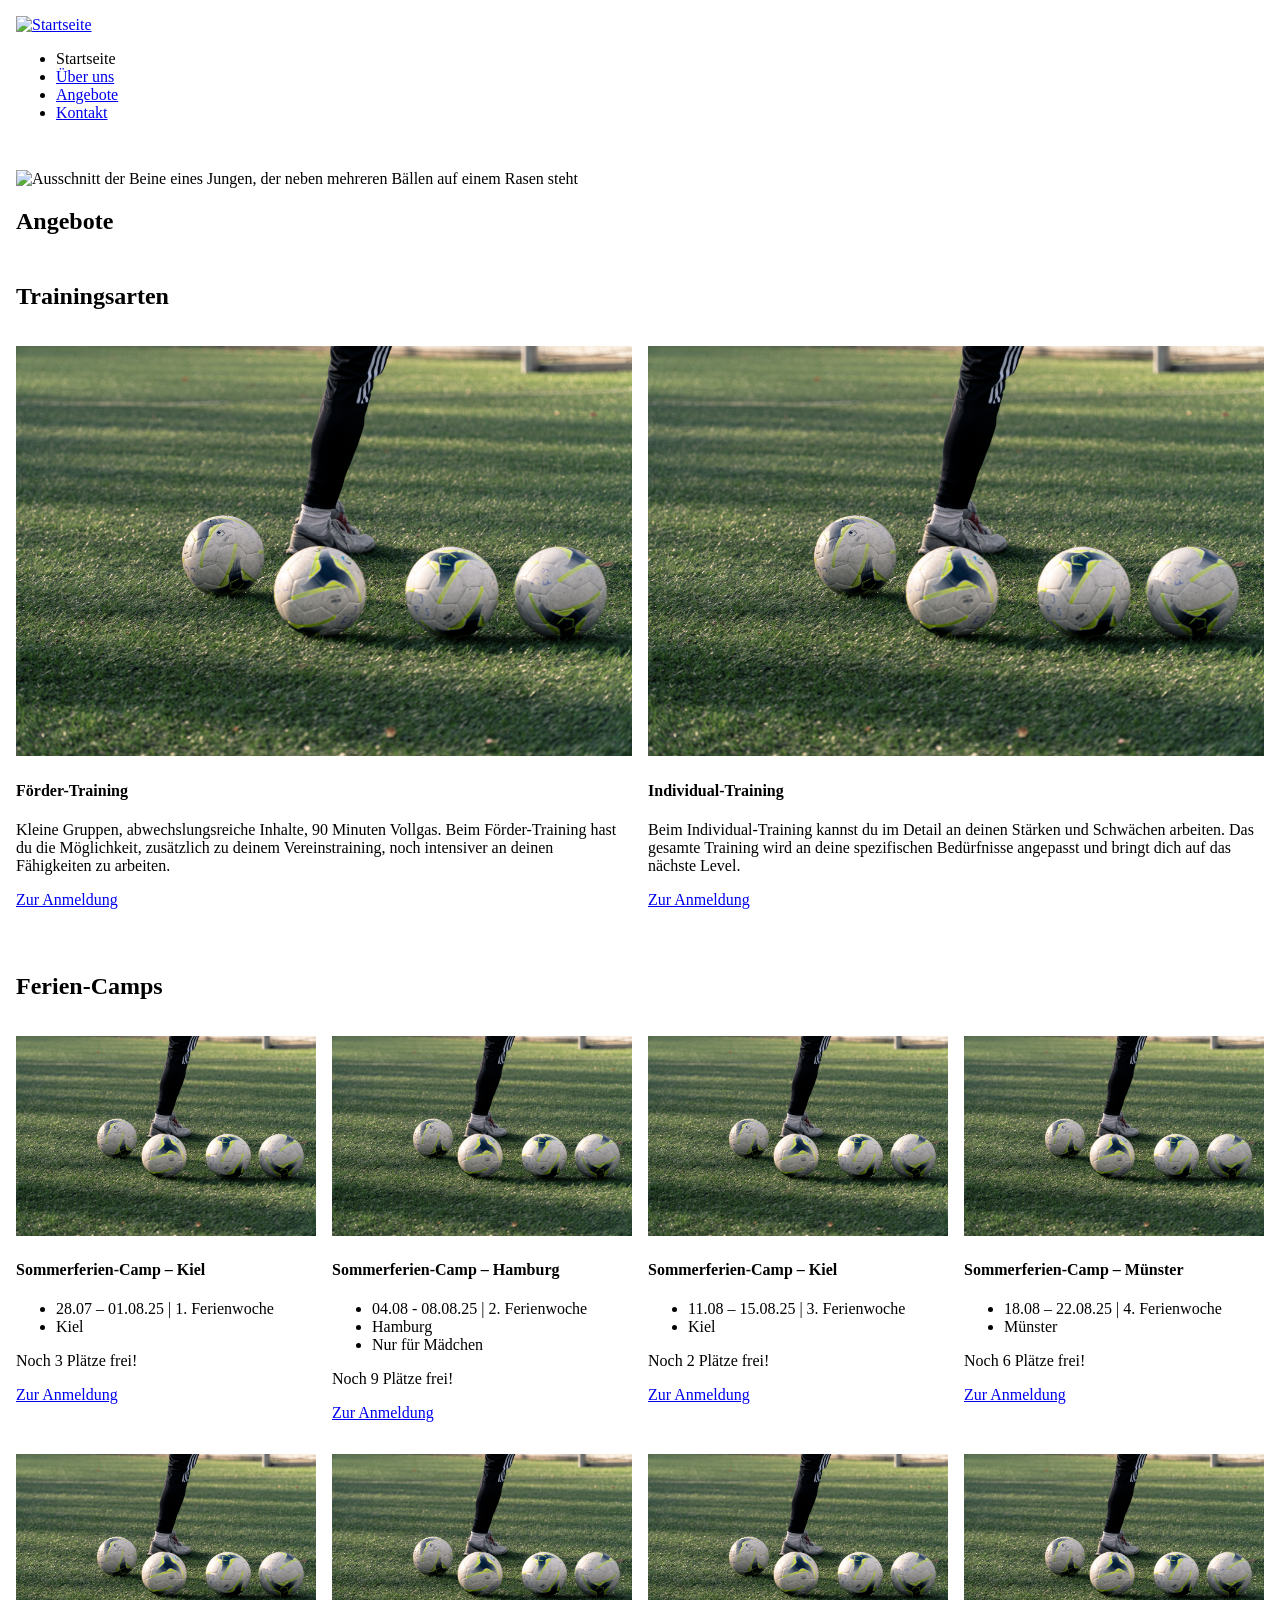
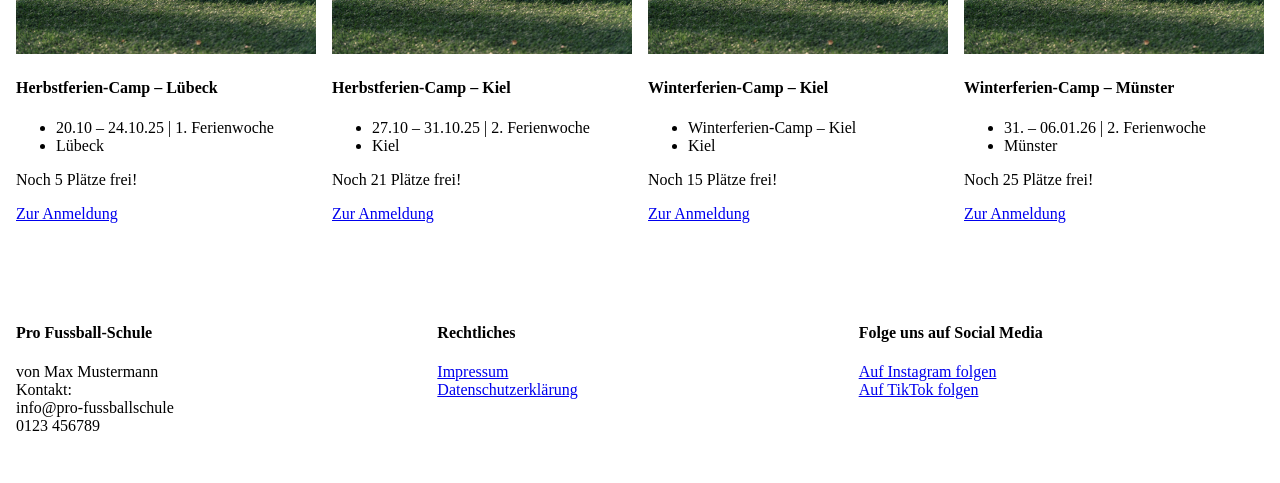
==== angebote.html @ 15794ba7 "order of stylesheet links changed" ====
<!DOCTYPE html>
<html lang="de">

<head>
    <meta charset="UTF-8">
    <meta name="viewport" content="width=device-width, initial-scale=1.0">
    <title>Angebote</title>
    <script src="https://cdn.jsdelivr.net/npm/jquery@3.7.1/dist/jquery.min.js"></script>
    <script src="js/loader.js" defer></script>
    <!-- Google Fonts/Icons laden -->
    <link rel="preconnect" href="https://fonts.googleapis.com">
    <link rel="preconnect" href="https://fonts.gstatic.com" crossorigin>
    <link
        href="https://fonts.googleapis.com/css2?family=MuseoModerno:ital,wght@0,100..900;1,100..900&family=Roboto:ital,wght@0,100..900;1,100..900&display=swap"
        rel="stylesheet">
    <link rel="stylesheet" href="https://fonts.googleapis.com/icon?family=Material+Icons">
    <!-- Meine Styles -->
    <link rel="stylesheet" href="css/main.css">
    <style>
        .row {
            display: flex;
            gap: 16px;
            padding: 16px 0px 16px 0px;
            flex-wrap: wrap;
        }

        .box {
            flex: 1;
            min-width: 154px;
        }

        section {
            margin: 48px 0px 48px 0px;
        }
    </style>
</head>

<body style="margin: 16px;">
    <header id="header"></header>
    <section class="section">
        <img src="assets/assets/img/DSC02770.jpg"
            alt="Ausschnitt der Beine eines Jungen, der neben mehreren Bällen auf einem Rasen steht"
            style="height:200px;">
        <!--Das hier ist nur ein Platzhalter-Bild und das inline-css ist nur für die Übersichtlichkeit der Seite-->
        <h1>Angebote</h1>
    </section>
    <section>
        <h2>Trainingsarten</h2>
        <div class="row">
            <div class="box">
                <img src="assets/img/DSC02770.jpg"
                    alt="Ausschnitt der Beine eines Jungen, der neben mehreren Bällen auf einem Rasen steht"
                    style="width:100%">
                <h4>Förder-Training</h4>
                <p>Kleine Gruppen, abwechslungsreiche Inhalte, 90 Minuten Vollgas. Beim Förder-Training hast du die
                    Möglichkeit, zusätzlich zu deinem Vereinstraining, noch intensiver an deinen Fähigkeiten zu
                    arbeiten. </p>
                <a href="angebote.html">Zur Anmeldung</a>
            </div>
            <div class="box">
                <img src="assets/img/DSC02770.jpg"
                    alt="Ausschnitt der Beine eines Jungen, der neben mehreren Bällen auf einem Rasen steht"
                    style="width:100%">
                <h4>Individual-Training</h4>
                <p>Beim Individual-Training kannst du im Detail an deinen Stärken und Schwächen arbeiten. Das gesamte
                    Training wird an deine spezifischen Bedürfnisse angepasst und bringt dich auf das nächste Level.
                </p>
                <a href="angebote.html">Zur Anmeldung</a>
            </div>
        </div>
    </section>
    <section>
        <section>
            <h2>Ferien-Camps</h2>
            <div class="row">
                <div class="box">
                    <img src="assets/img/DSC02770.jpg"
                        alt="Ausschnitt der Beine eines Jungen, der neben mehreren Bällen auf einem Rasen steht"
                        style="width:100%">
                    <div>
                        <h4>Sommerferien-Camp – Kiel</h4>
                        <ul>
                            <li>28.07 – 01.08.25 | 1. Ferienwoche</li>
                            <li>Kiel</li>
                        </ul>
                    </div>
                    <div>
                        <p>Noch 3 Plätze frei!</p>
                        <a href="example.de">Zur Anmeldung</a>
                    </div>
                </div>
                <div class="box">
                    <img src="assets/img/DSC02770.jpg"
                        alt="Ausschnitt der Beine eines Jungen, der neben mehreren Bällen auf einem Rasen steht"
                        style="width:100%">
                    <div>
                        <h4>Sommerferien-Camp – Hamburg</h4>
                        <ul>
                            <li>04.08 - 08.08.25 | 2. Ferienwoche</li>
                            <li>Hamburg</li>
                            <li>Nur für Mädchen</li>
                        </ul>
                    </div>
                    <div>
                        <p>Noch 9 Plätze frei!</p>
                        <a href="example.de">Zur Anmeldung</a>
                    </div>
                </div>
                <div class="box">
                    <img src="assets/img/DSC02770.jpg"
                        alt="Ausschnitt der Beine eines Jungen, der neben mehreren Bällen auf einem Rasen steht"
                        style="width:100%">
                    <div>
                        <h4>Sommerferien-Camp – Kiel</h4>
                        <ul>
                            <li>11.08 – 15.08.25 | 3. Ferienwoche</li>
                            <li>Kiel</li>
                        </ul>
                    </div>
                    <div>
                        <p>Noch 2 Plätze frei!</p>
                        <a href="example.de">Zur Anmeldung</a>
                    </div>
                </div>
                <div class="box">
                    <img src="assets/img/DSC02770.jpg"
                        alt="Ausschnitt der Beine eines Jungen, der neben mehreren Bällen auf einem Rasen steht"
                        style="width:100%">
                    <div>
                        <h4>Sommerferien-Camp – Münster</h4>
                        <ul>
                            <li>18.08 – 22.08.25 | 4. Ferienwoche</li>
                            <li>Münster</li>
                        </ul>
                    </div>
                    <div>
                        <p>Noch 6 Plätze frei!</p>
                        <a href="example.de">Zur Anmeldung</a>
                    </div>
                </div>
            </div>
            <div class="row">
                <div class="box">
                    <img src="assets/img/DSC02770.jpg"
                        alt="Ausschnitt der Beine eines Jungen, der neben mehreren Bällen auf einem Rasen steht"
                        style="width:100%">
                    <div>
                        <h4>Herbstferien-Camp – Lübeck</h4>
                        <ul>
                            <li>20.10 – 24.10.25 | 1. Ferienwoche</li>
                            <li>Lübeck</li>
                        </ul>
                    </div>
                    <div>
                        <p>Noch 5 Plätze frei!</p>
                        <a href="example.de">Zur Anmeldung</a>
                    </div>
                </div>
                <div class="box">
                    <img src="assets/img/DSC02770.jpg"
                        alt="Ausschnitt der Beine eines Jungen, der neben mehreren Bällen auf einem Rasen steht"
                        style="width:100%">
                    <div>
                        <h4>Herbstferien-Camp – Kiel</h4>
                        <ul>
                            <li>27.10 – 31.10.25 | 2. Ferienwoche</li>
                            <li>Kiel</li>
                        </ul>
                    </div>
                    <div>
                        <p>Noch 21 Plätze frei!</p>
                        <a href="example.de">Zur Anmeldung</a>
                    </div>
                </div>
                <div class="box">
                    <img src="assets/img/DSC02770.jpg"
                        alt="Ausschnitt der Beine eines Jungen, der neben mehreren Bällen auf einem Rasen steht"
                        style="width:100%">
                    <div>
                        <h4>Winterferien-Camp – Kiel</h4>
                        <ul>
                            <li>Winterferien-Camp – Kiel</li>
                            <li>Kiel</li>
                        </ul>
                    </div>
                    <div>
                        <p>Noch 15 Plätze frei!</p>
                        <a href="example.de">Zur Anmeldung</a>
                    </div>
                </div>
                <div class="box">
                    <img src="assets/img/DSC02770.jpg"
                        alt="Ausschnitt der Beine eines Jungen, der neben mehreren Bällen auf einem Rasen steht"
                        style="width:100%">
                    <div>
                        <h4>Winterferien-Camp – Münster</h4>
                        <ul>
                            <li>31. – 06.01.26 | 2. Ferienwoche</li>
                            <li>Münster</li>
                        </ul>
                    </div>
                    <div>
                        <p>Noch 25 Plätze frei!</p>
                        <a href="example.de">Zur Anmeldung</a>
                    </div>
                </div>
            </div>
        </section>
    </section>
    <footer class="row">
        <div class="box">
            <h4>Pro Fussball-Schule</h4>
            <p>von Max Mustermann <br>
                Kontakt: <br>
                info@pro-fussballschule <br>
                0123 456789
            </p>
        </div>
        <div class="box">
            <h4>Rechtliches</h4>
            <a href="impressum.html">Impressum</a> <br>
            <a href="datenschutzerklärung.html">Datenschutzerklärung</a>
        </div>
        <div class="box">
            <h4>Folge uns auf Social Media</h4>
            <a href="instagramm.de">Auf Instagram folgen</a> <br>
            <a href="tiktok.de">Auf TikTok folgen</a>
        </div>
    </footer>
</body>

</html>
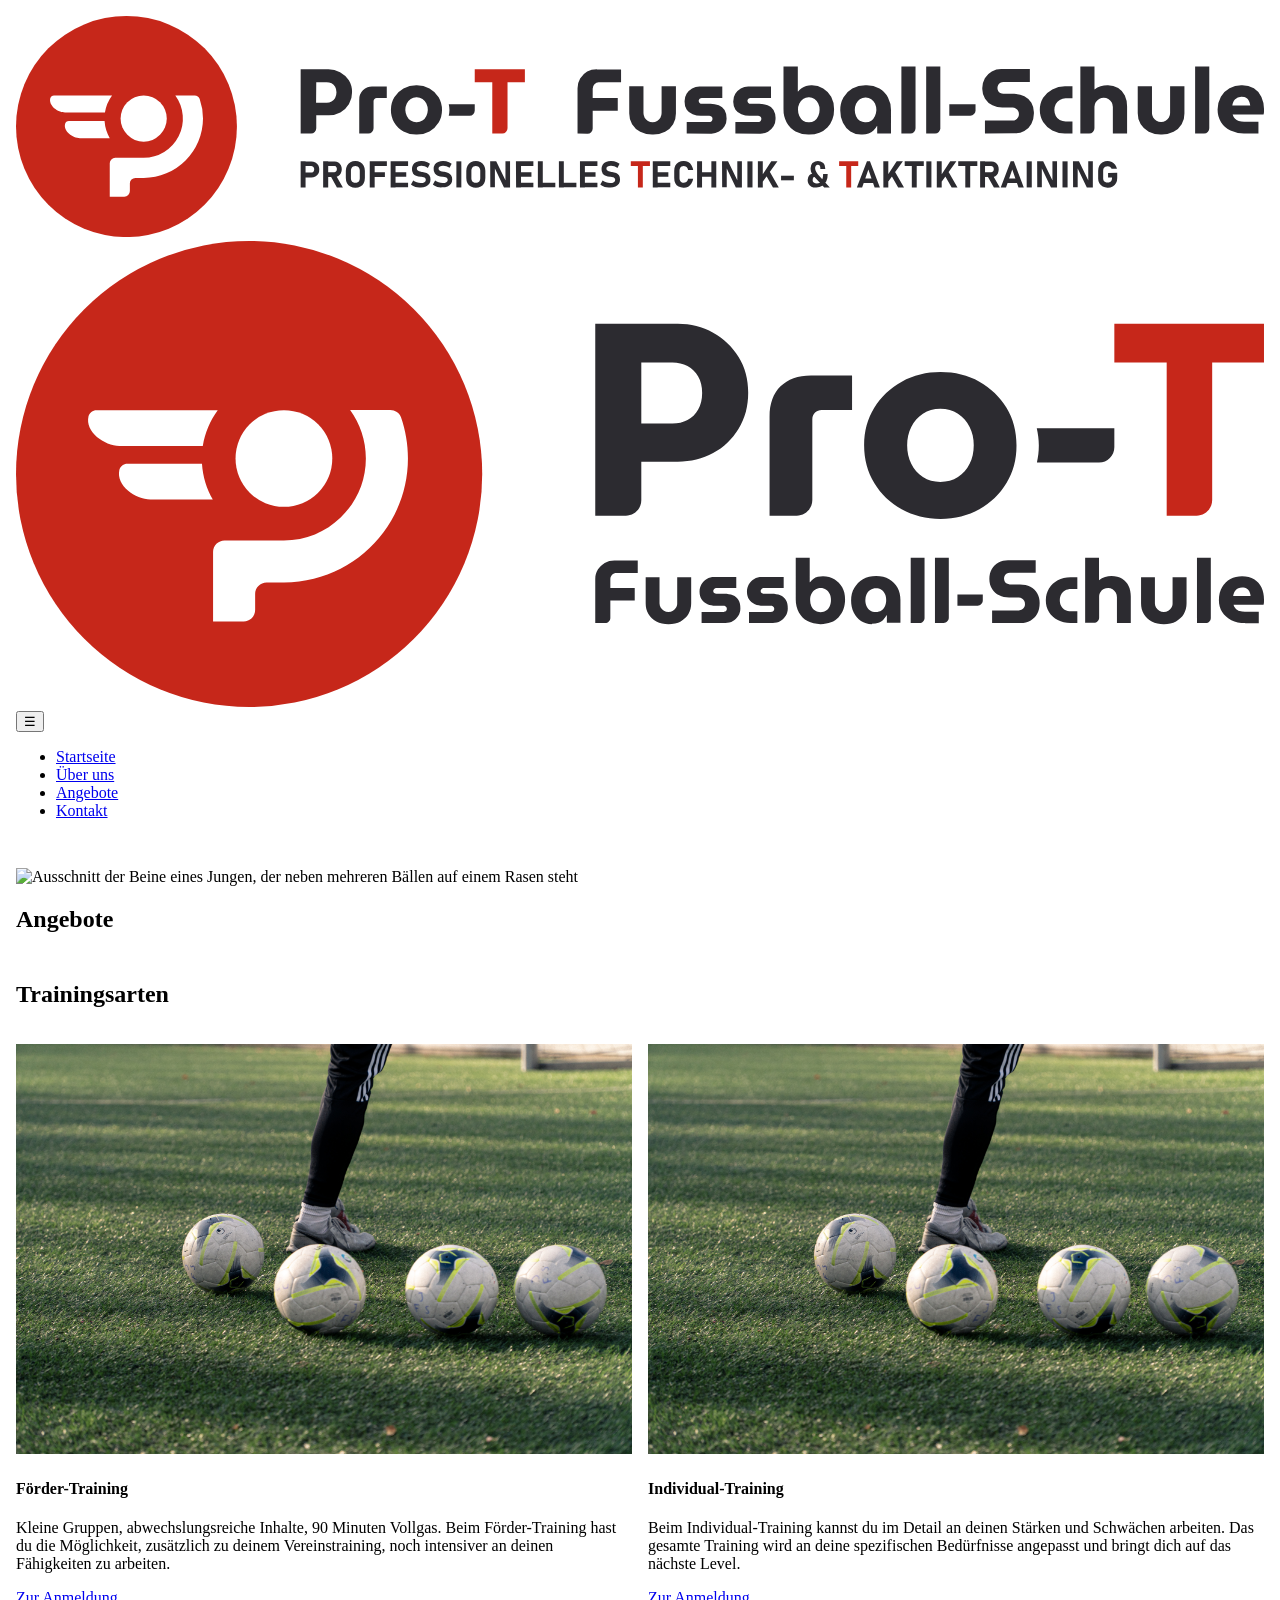
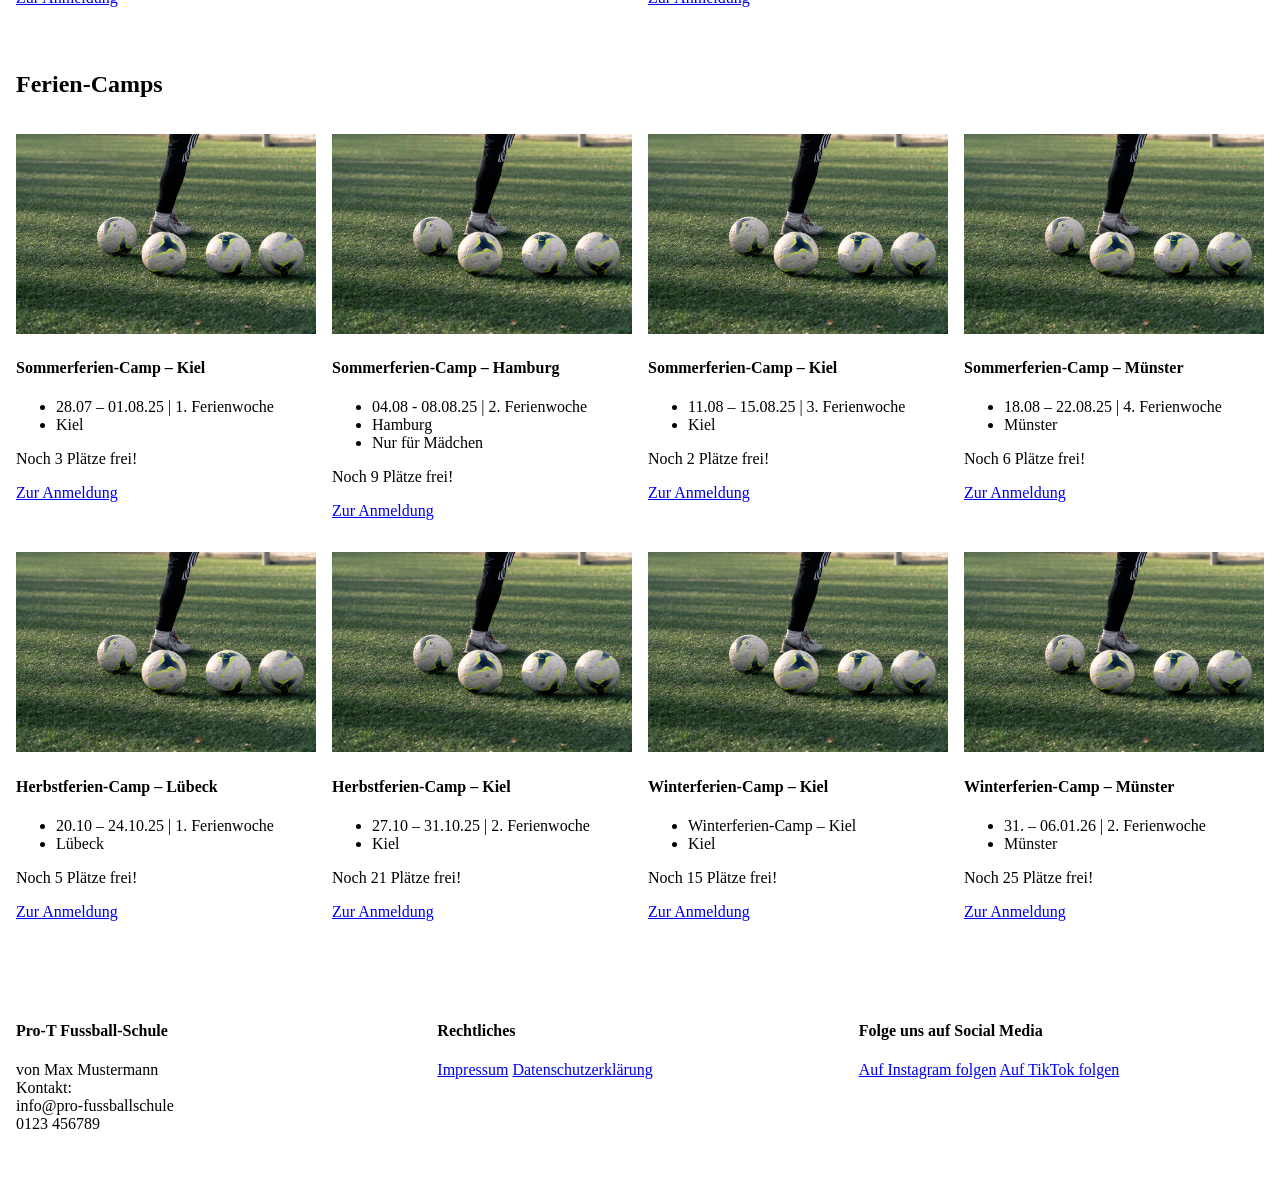
==== commit 1b74dd22: "header stylings added" ====
--- a/angebote.html
+++ b/angebote.html
@@ -7,6 +7,8 @@
     <title>Angebote</title>
     <script src="https://cdn.jsdelivr.net/npm/jquery@3.7.1/dist/jquery.min.js"></script>
     <script src="js/loader.js" defer></script>
+    <script src="assets/js/menu.js"></script>
+    <script src="js/nav-current.js" defer></script>
     <!-- Google Fonts/Icons laden -->
     <link rel="preconnect" href="https://fonts.googleapis.com">
     <link rel="preconnect" href="https://fonts.gstatic.com" crossorigin>
@@ -207,26 +209,7 @@
             </div>
         </section>
     </section>
-    <footer class="row">
-        <div class="box">
-            <h4>Pro Fussball-Schule</h4>
-            <p>von Max Mustermann <br>
-                Kontakt: <br>
-                info@pro-fussballschule <br>
-                0123 456789
-            </p>
-        </div>
-        <div class="box">
-            <h4>Rechtliches</h4>
-            <a href="impressum.html">Impressum</a> <br>
-            <a href="datenschutzerklärung.html">Datenschutzerklärung</a>
-        </div>
-        <div class="box">
-            <h4>Folge uns auf Social Media</h4>
-            <a href="instagramm.de">Auf Instagram folgen</a> <br>
-            <a href="tiktok.de">Auf TikTok folgen</a>
-        </div>
-    </footer>
+    <footer id="footer"></footer>
 </body>
 
 </html>
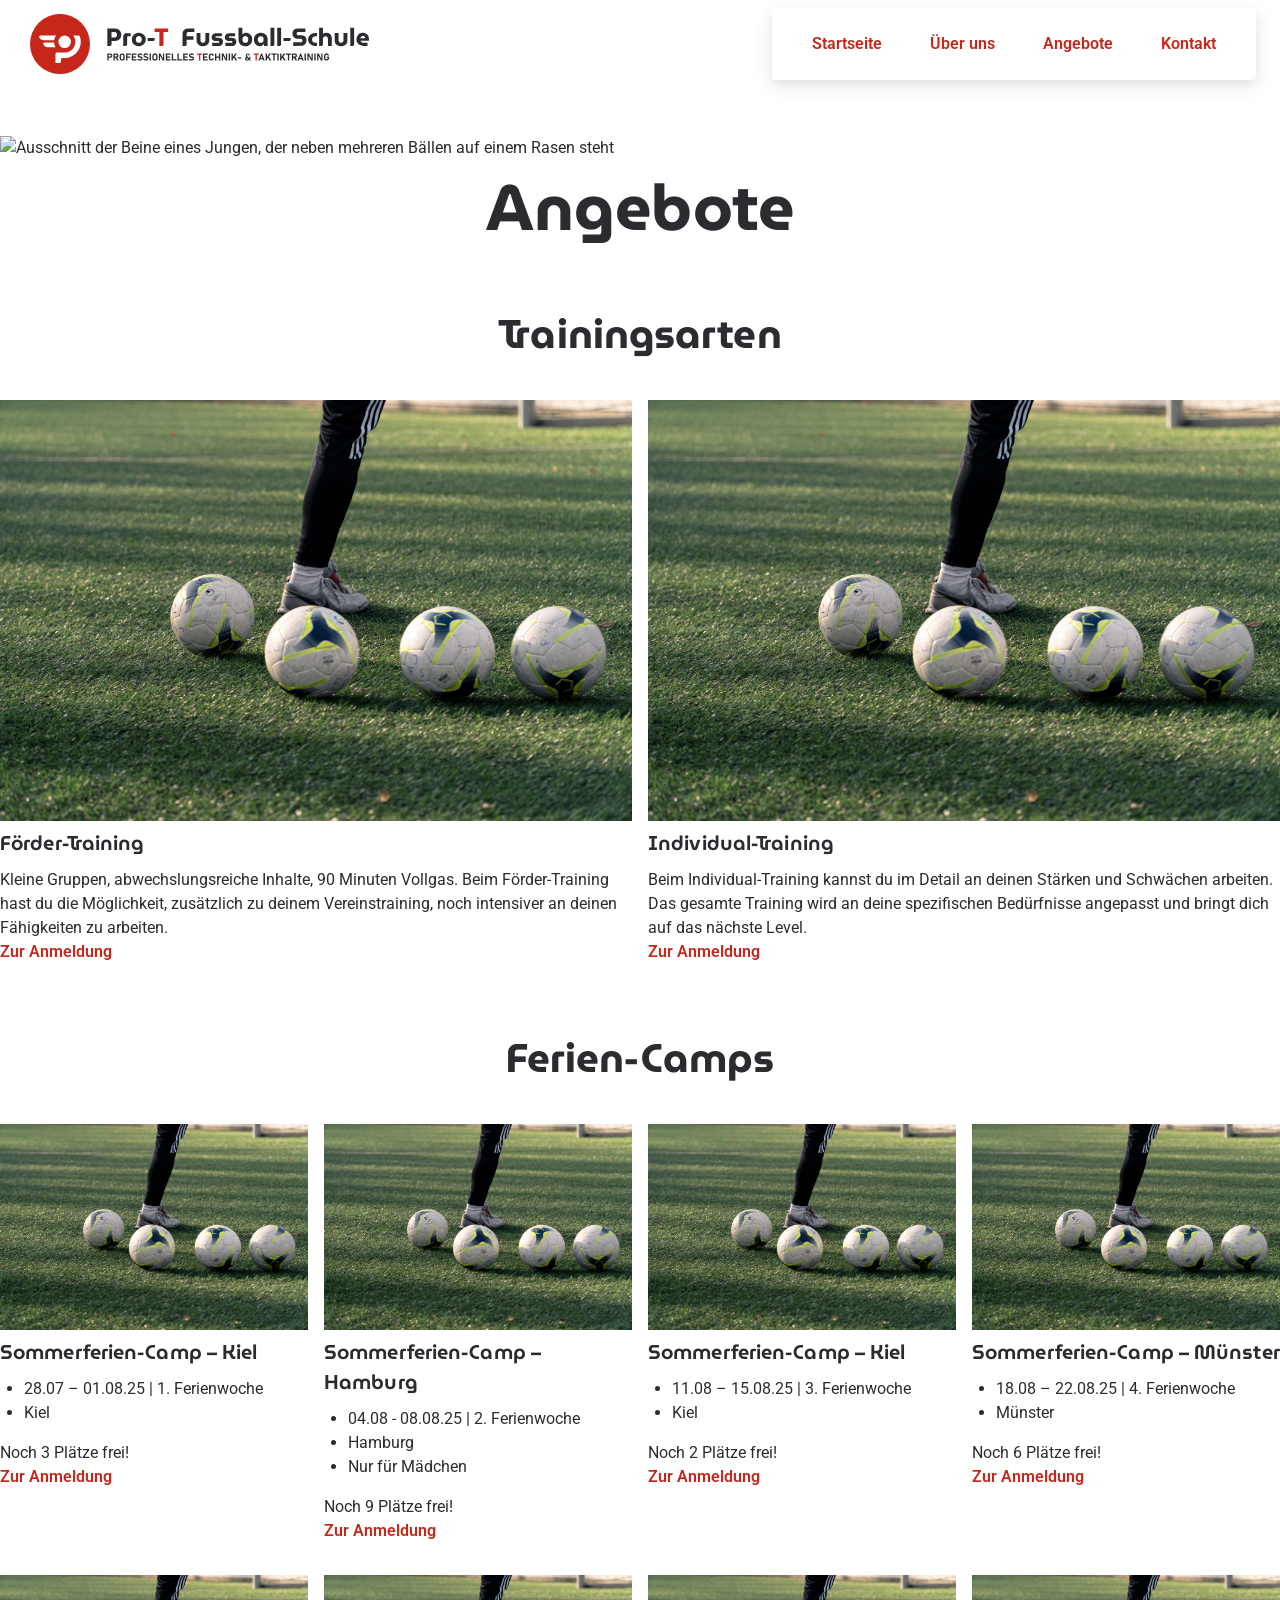
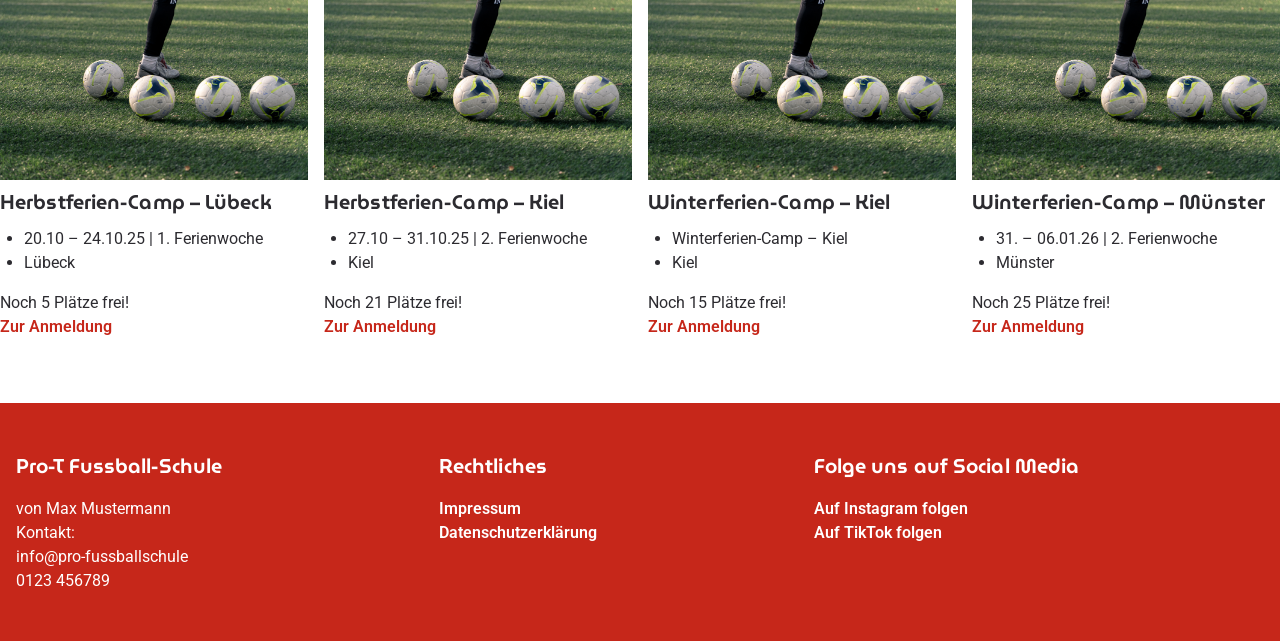
==== commit 0d553989: "hero, card styling added" ====
--- a/angebote.html
+++ b/angebote.html
@@ -37,7 +37,7 @@
     </style>
 </head>
 
-<body style="margin: 16px;">
+<body>
     <header id="header"></header>
     <section class="section">
         <img src="assets/assets/img/DSC02770.jpg"
--- a/css/main.css
+++ b/css/main.css
@@ -0,0 +1,3 @@
+@import url("base.css");
+@import url("layout.css");
+@import url("components.css");
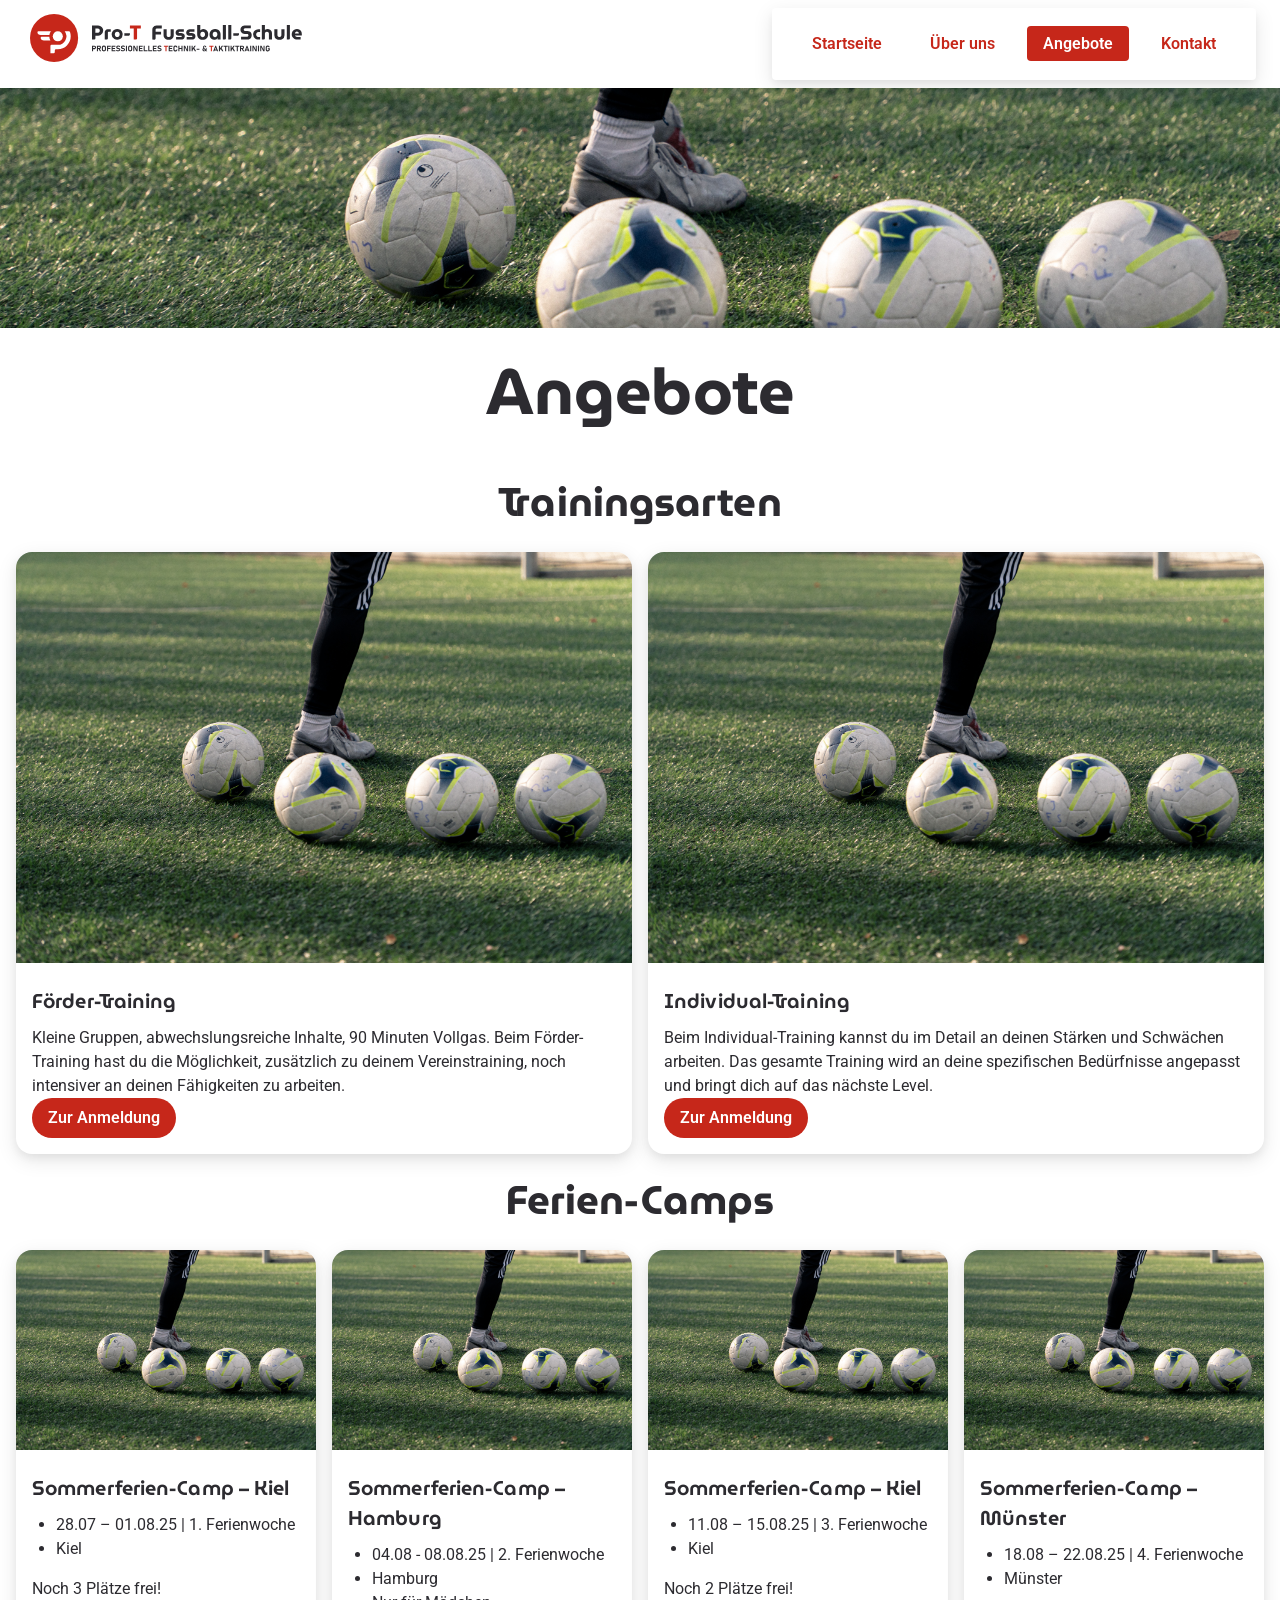
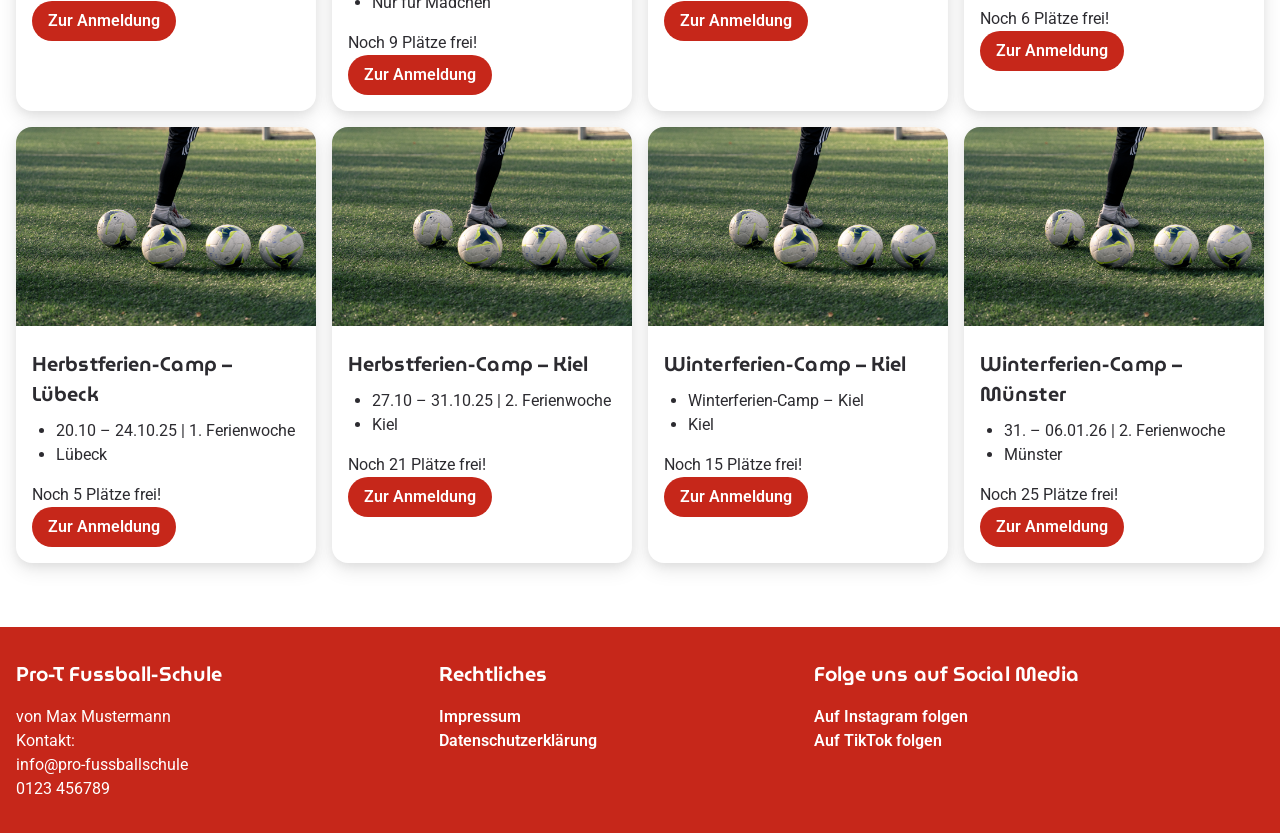
==== commit 71e9ff49: "inline styles removed" ====
--- a/angebote.html
+++ b/angebote.html
@@ -18,192 +18,196 @@
     <link rel="stylesheet" href="https://fonts.googleapis.com/icon?family=Material+Icons">
     <!-- Meine Styles -->
     <link rel="stylesheet" href="css/main.css">
-    <style>
-        .row {
-            display: flex;
-            gap: 16px;
-            padding: 16px 0px 16px 0px;
-            flex-wrap: wrap;
-        }
-
-        .box {
-            flex: 1;
-            min-width: 154px;
-        }
-
-        section {
-            margin: 48px 0px 48px 0px;
-        }
-    </style>
+    <link rel="stylesheet" href="css/angebote.css">
 </head>
 
 <body>
     <header id="header"></header>
-    <section class="section">
-        <img src="assets/assets/img/DSC02770.jpg"
-            alt="Ausschnitt der Beine eines Jungen, der neben mehreren Bällen auf einem Rasen steht"
-            style="height:200px;">
-        <!--Das hier ist nur ein Platzhalter-Bild und das inline-css ist nur für die Übersichtlichkeit der Seite-->
-        <h1>Angebote</h1>
+    <section class="intro-image">
+        <img src="assets/img/DSC02770.jpg"
+            alt="Ausschnitt der Beine eines Jungen, der neben mehreren Bällen auf einem Rasen steht">
     </section>
-    <section>
+    <h1>Angebote</h1>
+    <section class="container">
         <h2>Trainingsarten</h2>
-        <div class="row">
-            <div class="box">
+        <div class="card-row">
+            <div class="card">
                 <img src="assets/img/DSC02770.jpg"
                     alt="Ausschnitt der Beine eines Jungen, der neben mehreren Bällen auf einem Rasen steht"
                     style="width:100%">
-                <h4>Förder-Training</h4>
-                <p>Kleine Gruppen, abwechslungsreiche Inhalte, 90 Minuten Vollgas. Beim Förder-Training hast du die
-                    Möglichkeit, zusätzlich zu deinem Vereinstraining, noch intensiver an deinen Fähigkeiten zu
-                    arbeiten. </p>
-                <a href="angebote.html">Zur Anmeldung</a>
-            </div>
-            <div class="box">
+                <div class="card-content">
+                    <h4>Förder-Training</h4>
+                    <p>Kleine Gruppen, abwechslungsreiche Inhalte, 90 Minuten Vollgas. Beim Förder-Training hast du
+                        die Möglichkeit, zusätzlich zu deinem Vereinstraining, noch intensiver an deinen Fähigkeiten
+                        zu arbeiten.
+                    </p>
+                    <a href="angebote.html" role="button" class="btn" aria-pressed="false">Zur Anmeldung</a>
+                </div>
+            </div>
+            <div class="card">
                 <img src="assets/img/DSC02770.jpg"
                     alt="Ausschnitt der Beine eines Jungen, der neben mehreren Bällen auf einem Rasen steht"
                     style="width:100%">
-                <h4>Individual-Training</h4>
-                <p>Beim Individual-Training kannst du im Detail an deinen Stärken und Schwächen arbeiten. Das gesamte
-                    Training wird an deine spezifischen Bedürfnisse angepasst und bringt dich auf das nächste Level.
-                </p>
-                <a href="angebote.html">Zur Anmeldung</a>
+                <div class="card-content">
+                    <h4>Individual-Training</h4>
+                    <p>Beim Individual-Training kannst du im Detail an deinen Stärken und Schwächen arbeiten. Das
+                        gesamte
+                        Training wird an deine spezifischen Bedürfnisse angepasst und bringt dich auf das nächste
+                        Level.</p>
+                    <a href="angebote.html" role="button" class="btn" aria-pressed="false">Zur Anmeldung</a>
+                </div>
             </div>
         </div>
     </section>
     <section>
-        <section>
+        <section class="container">
             <h2>Ferien-Camps</h2>
-            <div class="row">
-                <div class="box">
-                    <img src="assets/img/DSC02770.jpg"
-                        alt="Ausschnitt der Beine eines Jungen, der neben mehreren Bällen auf einem Rasen steht"
-                        style="width:100%">
-                    <div>
-                        <h4>Sommerferien-Camp – Kiel</h4>
-                        <ul>
-                            <li>28.07 – 01.08.25 | 1. Ferienwoche</li>
-                            <li>Kiel</li>
-                        </ul>
-                    </div>
-                    <div>
-                        <p>Noch 3 Plätze frei!</p>
-                        <a href="example.de">Zur Anmeldung</a>
-                    </div>
-                </div>
-                <div class="box">
-                    <img src="assets/img/DSC02770.jpg"
-                        alt="Ausschnitt der Beine eines Jungen, der neben mehreren Bällen auf einem Rasen steht"
-                        style="width:100%">
-                    <div>
-                        <h4>Sommerferien-Camp – Hamburg</h4>
-                        <ul>
-                            <li>04.08 - 08.08.25 | 2. Ferienwoche</li>
-                            <li>Hamburg</li>
-                            <li>Nur für Mädchen</li>
-                        </ul>
-                    </div>
-                    <div>
-                        <p>Noch 9 Plätze frei!</p>
-                        <a href="example.de">Zur Anmeldung</a>
-                    </div>
-                </div>
-                <div class="box">
-                    <img src="assets/img/DSC02770.jpg"
-                        alt="Ausschnitt der Beine eines Jungen, der neben mehreren Bällen auf einem Rasen steht"
-                        style="width:100%">
-                    <div>
-                        <h4>Sommerferien-Camp – Kiel</h4>
-                        <ul>
-                            <li>11.08 – 15.08.25 | 3. Ferienwoche</li>
-                            <li>Kiel</li>
-                        </ul>
-                    </div>
-                    <div>
-                        <p>Noch 2 Plätze frei!</p>
-                        <a href="example.de">Zur Anmeldung</a>
-                    </div>
-                </div>
-                <div class="box">
-                    <img src="assets/img/DSC02770.jpg"
-                        alt="Ausschnitt der Beine eines Jungen, der neben mehreren Bällen auf einem Rasen steht"
-                        style="width:100%">
-                    <div>
-                        <h4>Sommerferien-Camp – Münster</h4>
-                        <ul>
-                            <li>18.08 – 22.08.25 | 4. Ferienwoche</li>
-                            <li>Münster</li>
-                        </ul>
-                    </div>
-                    <div>
-                        <p>Noch 6 Plätze frei!</p>
-                        <a href="example.de">Zur Anmeldung</a>
-                    </div>
-                </div>
-            </div>
-            <div class="row">
-                <div class="box">
-                    <img src="assets/img/DSC02770.jpg"
-                        alt="Ausschnitt der Beine eines Jungen, der neben mehreren Bällen auf einem Rasen steht"
-                        style="width:100%">
-                    <div>
-                        <h4>Herbstferien-Camp – Lübeck</h4>
-                        <ul>
-                            <li>20.10 – 24.10.25 | 1. Ferienwoche</li>
-                            <li>Lübeck</li>
-                        </ul>
-                    </div>
-                    <div>
-                        <p>Noch 5 Plätze frei!</p>
-                        <a href="example.de">Zur Anmeldung</a>
-                    </div>
-                </div>
-                <div class="box">
-                    <img src="assets/img/DSC02770.jpg"
-                        alt="Ausschnitt der Beine eines Jungen, der neben mehreren Bällen auf einem Rasen steht"
-                        style="width:100%">
-                    <div>
-                        <h4>Herbstferien-Camp – Kiel</h4>
-                        <ul>
-                            <li>27.10 – 31.10.25 | 2. Ferienwoche</li>
-                            <li>Kiel</li>
-                        </ul>
-                    </div>
-                    <div>
-                        <p>Noch 21 Plätze frei!</p>
-                        <a href="example.de">Zur Anmeldung</a>
-                    </div>
-                </div>
-                <div class="box">
-                    <img src="assets/img/DSC02770.jpg"
-                        alt="Ausschnitt der Beine eines Jungen, der neben mehreren Bällen auf einem Rasen steht"
-                        style="width:100%">
-                    <div>
-                        <h4>Winterferien-Camp – Kiel</h4>
-                        <ul>
-                            <li>Winterferien-Camp – Kiel</li>
-                            <li>Kiel</li>
-                        </ul>
-                    </div>
-                    <div>
-                        <p>Noch 15 Plätze frei!</p>
-                        <a href="example.de">Zur Anmeldung</a>
-                    </div>
-                </div>
-                <div class="box">
-                    <img src="assets/img/DSC02770.jpg"
-                        alt="Ausschnitt der Beine eines Jungen, der neben mehreren Bällen auf einem Rasen steht"
-                        style="width:100%">
-                    <div>
-                        <h4>Winterferien-Camp – Münster</h4>
-                        <ul>
-                            <li>31. – 06.01.26 | 2. Ferienwoche</li>
-                            <li>Münster</li>
-                        </ul>
-                    </div>
-                    <div>
-                        <p>Noch 25 Plätze frei!</p>
-                        <a href="example.de">Zur Anmeldung</a>
+            <div class="card-row">
+                <div class="card">
+                    <img src="assets/img/DSC02770.jpg"
+                        alt="Ausschnitt der Beine eines Jungen, der neben mehreren Bällen auf einem Rasen steht"
+                        style="width:100%">
+                    <div class="card-content">
+                        <div>
+                            <h4>Sommerferien-Camp – Kiel</h4>
+                            <ul>
+                                <li>28.07 – 01.08.25 | 1. Ferienwoche</li>
+                                <li>Kiel</li>
+                            </ul>
+                        </div>
+                        <div>
+                            <p>Noch 3 Plätze frei!</p>
+                            <a href="example.de" role="button" class="btn" aria-pressed="false">Zur Anmeldung</a>
+                        </div>
+                    </div>
+                </div>
+                <div class="card">
+                    <img src="assets/img/DSC02770.jpg"
+                        alt="Ausschnitt der Beine eines Jungen, der neben mehreren Bällen auf einem Rasen steht"
+                        style="width:100%">
+                    <div class="card-content">
+                        <div>
+                            <h4>Sommerferien-Camp – Hamburg</h4>
+                            <ul>
+                                <li>04.08 - 08.08.25 | 2. Ferienwoche</li>
+                                <li>Hamburg</li>
+                                <li>Nur für Mädchen</li>
+                            </ul>
+                        </div>
+                        <div>
+                            <p>Noch 9 Plätze frei!</p>
+                            <a href="example.de" role="button" class="btn" aria-pressed="false">Zur Anmeldung</a>
+                        </div>
+                    </div>
+                </div>
+                <div class="card">
+                    <img src="assets/img/DSC02770.jpg"
+                        alt="Ausschnitt der Beine eines Jungen, der neben mehreren Bällen auf einem Rasen steht"
+                        style="width:100%">
+                    <div class="card-content">
+                        <div>
+                            <h4>Sommerferien-Camp – Kiel</h4>
+                            <ul>
+                                <li>11.08 – 15.08.25 | 3. Ferienwoche</li>
+                                <li>Kiel</li>
+                            </ul>
+                        </div>
+                        <div>
+                            <p>Noch 2 Plätze frei!</p>
+                            <a href="example.de" role="button" class="btn" aria-pressed="false">Zur Anmeldung</a>
+                        </div>
+                    </div>
+                </div>
+                <div class="card">
+                    <img src="assets/img/DSC02770.jpg"
+                        alt="Ausschnitt der Beine eines Jungen, der neben mehreren Bällen auf einem Rasen steht"
+                        style="width:100%">
+                    <div class="card-content">
+                        <div>
+                            <h4>Sommerferien-Camp – Münster</h4>
+                            <ul>
+                                <li>18.08 – 22.08.25 | 4. Ferienwoche</li>
+                                <li>Münster</li>
+                            </ul>
+                        </div>
+                        <div>
+                            <p>Noch 6 Plätze frei!</p>
+                            <a href="example.de" role="button" class="btn" aria-pressed="false">Zur Anmeldung</a>
+                        </div>
+                    </div>
+                </div>
+            </div>
+            <div class="card-row">
+                <div class="card">
+                    <img src="assets/img/DSC02770.jpg"
+                        alt="Ausschnitt der Beine eines Jungen, der neben mehreren Bällen auf einem Rasen steht"
+                        style="width:100%">
+                    <div class="card-content">
+                        <div>
+                            <h4>Herbstferien-Camp – Lübeck</h4>
+                            <ul>
+                                <li>20.10 – 24.10.25 | 1. Ferienwoche</li>
+                                <li>Lübeck</li>
+                            </ul>
+                        </div>
+                        <div>
+                            <p>Noch 5 Plätze frei!</p>
+                            <a href="example.de" role="button" class="btn" aria-pressed="false">Zur Anmeldung</a>
+                        </div>
+                    </div>
+                </div>
+                <div class="card">
+                    <img src="assets/img/DSC02770.jpg"
+                        alt="Ausschnitt der Beine eines Jungen, der neben mehreren Bällen auf einem Rasen steht"
+                        style="width:100%">
+                     <div class="card-content">
+                        <div>
+                            <h4>Herbstferien-Camp – Kiel</h4>
+                            <ul>
+                                <li>27.10 – 31.10.25 | 2. Ferienwoche</li>
+                                <li>Kiel</li>
+                            </ul>
+                        </div>
+                        <div>
+                            <p>Noch 21 Plätze frei!</p>
+                            <a href="example.de" role="button" class="btn" aria-pressed="false">Zur Anmeldung</a>
+                        </div>
+                     </div>
+                </div>
+                <div class="card">
+                    <img src="assets/img/DSC02770.jpg"
+                        alt="Ausschnitt der Beine eines Jungen, der neben mehreren Bällen auf einem Rasen steht"
+                        style="width:100%">
+                    <div class="card-content">
+                        <div>
+                            <h4>Winterferien-Camp – Kiel</h4>
+                            <ul>
+                                <li>Winterferien-Camp – Kiel</li>
+                                <li>Kiel</li>
+                            </ul>
+                        </div>
+                        <div>
+                            <p>Noch 15 Plätze frei!</p>
+                            <a href="example.de" role="button" class="btn" aria-pressed="false">Zur Anmeldung</a>
+                        </div>
+                    </div>
+                </div>
+                <div class="card">
+                    <img src="assets/img/DSC02770.jpg"
+                        alt="Ausschnitt der Beine eines Jungen, der neben mehreren Bällen auf einem Rasen steht"
+                        style="width:100%">
+                    <div class="card-content">
+                        <div>
+                            <h4>Winterferien-Camp – Münster</h4>
+                            <ul>
+                                <li>31. – 06.01.26 | 2. Ferienwoche</li>
+                                <li>Münster</li>
+                            </ul>
+                        </div>
+                        <div>
+                            <p>Noch 25 Plätze frei!</p>
+                            <a href="example.de" role="button" class="btn" aria-pressed="false">Zur Anmeldung</a>
+                        </div>
                     </div>
                 </div>
             </div>
@@ -211,5 +215,4 @@
     </section>
     <footer id="footer"></footer>
 </body>
-
 </html>
--- a/css/angebote.css
+++ b/css/angebote.css
@@ -0,0 +1,3 @@
+.card-row{
+    margin-bottom: var(--space-2);
+}
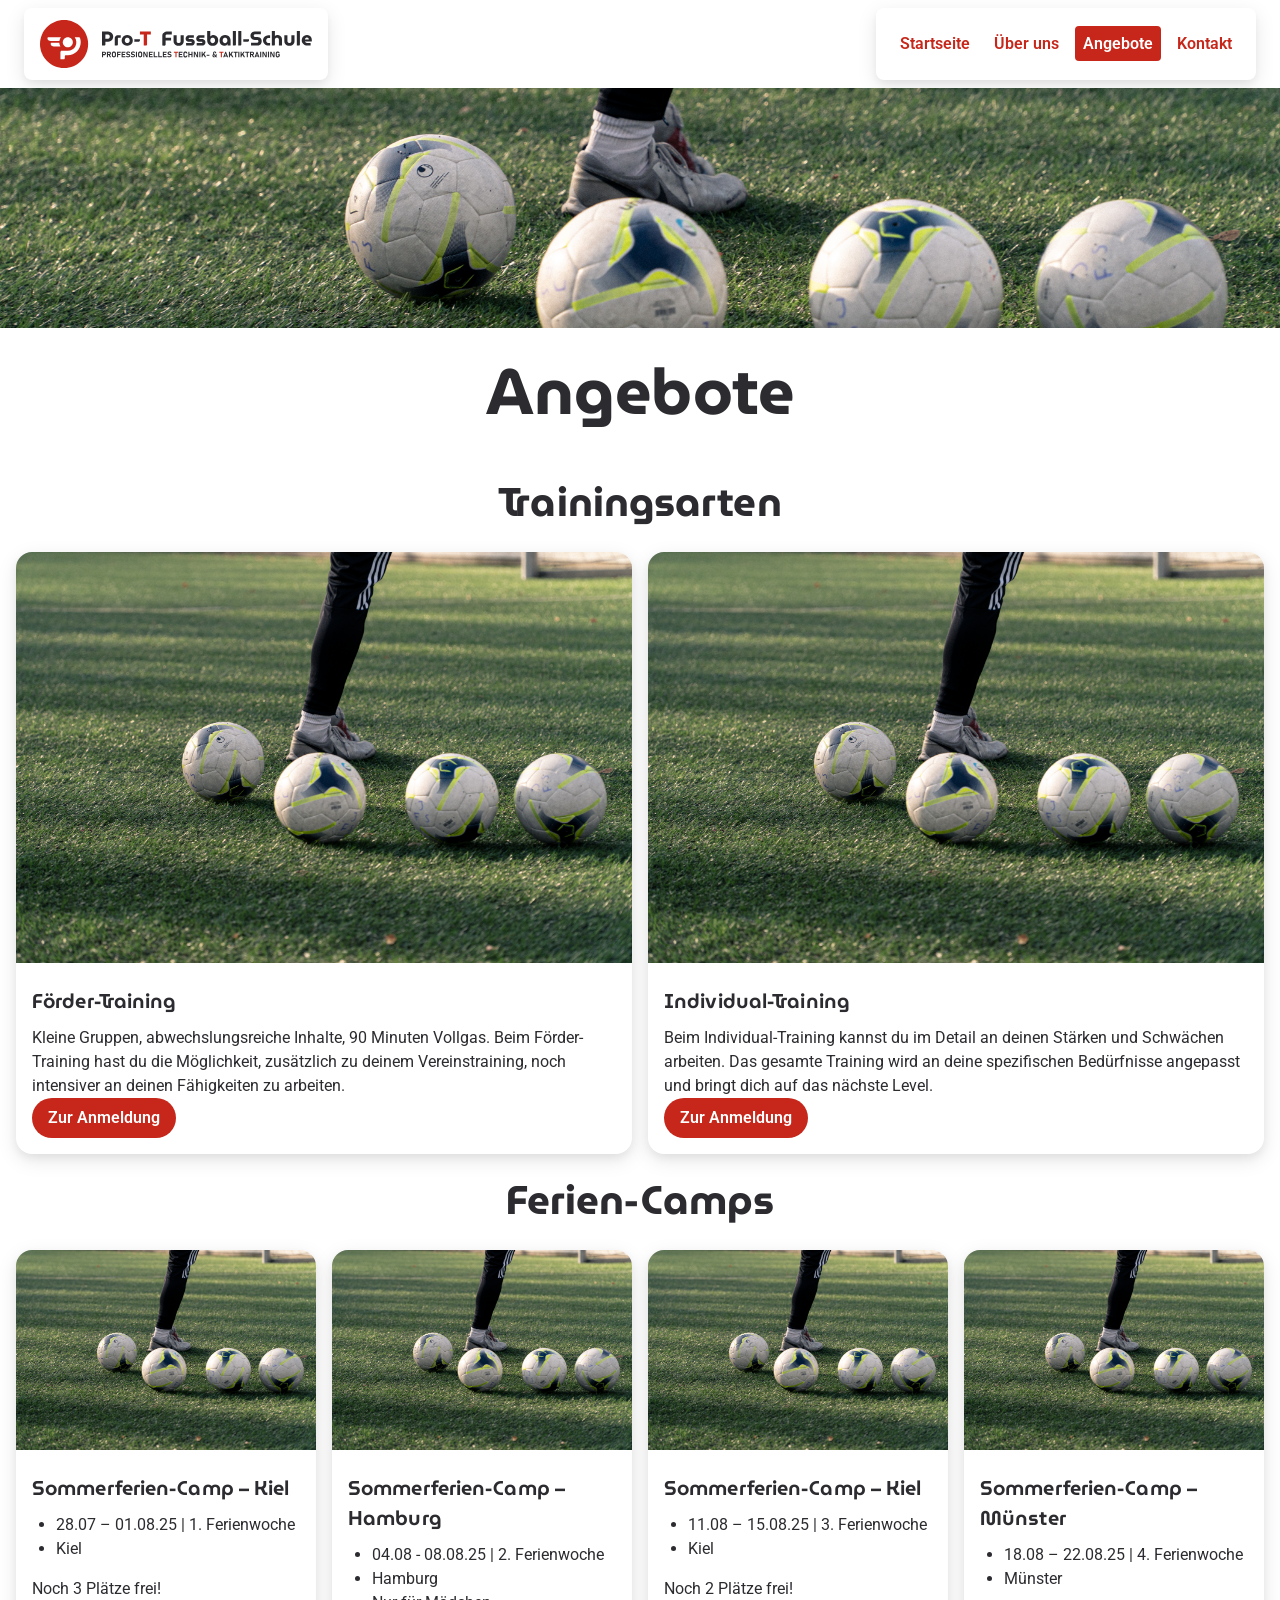
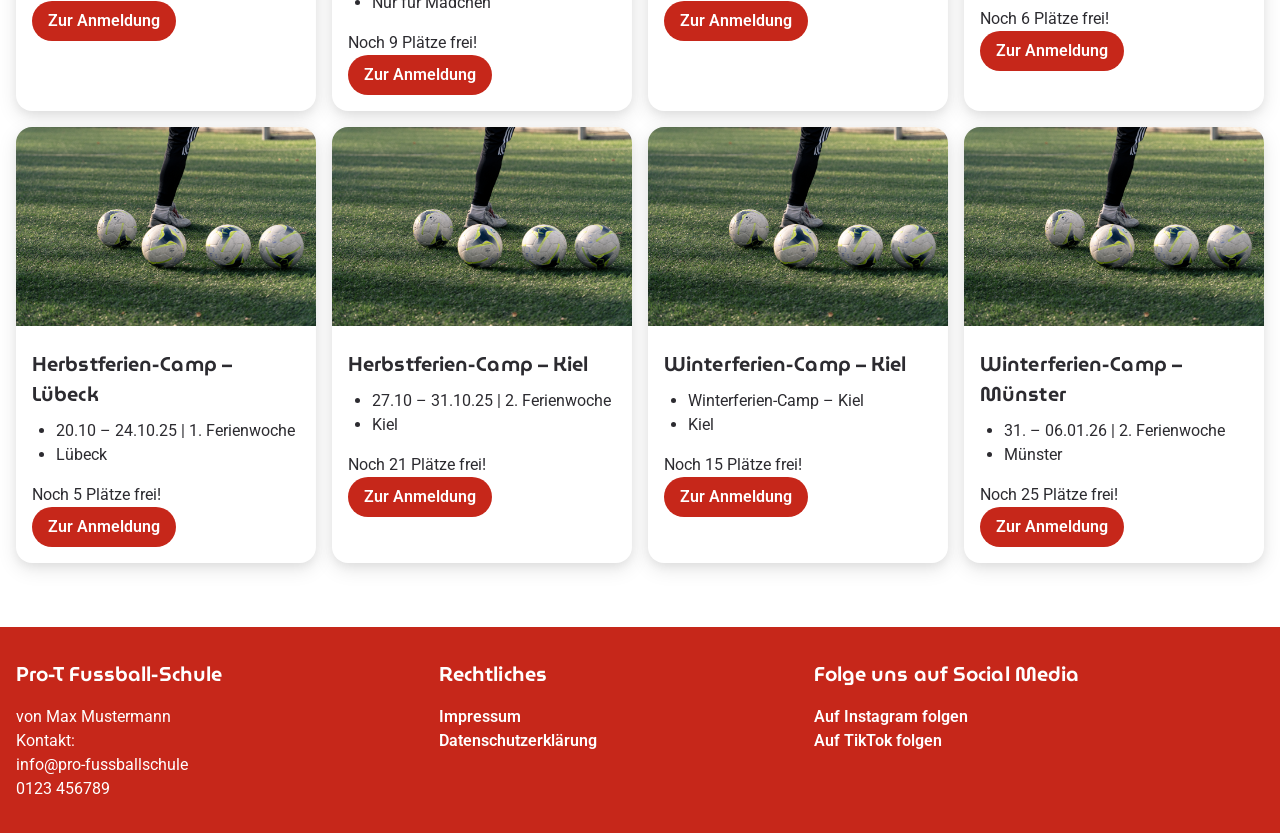
==== commit 617bc381: "feat(header): fix mobile navigation and improve desktop header - Adjusted header structure, interact" ====
--- a/angebote.html
+++ b/angebote.html
@@ -7,7 +7,7 @@
     <title>Angebote</title>
     <script src="https://cdn.jsdelivr.net/npm/jquery@3.7.1/dist/jquery.min.js"></script>
     <script src="js/loader.js" defer></script>
-    <script src="assets/js/menu.js"></script>
+    <script src="js/menu.js"></script>
     <script src="js/nav-current.js" defer></script>
     <!-- Google Fonts/Icons laden -->
     <link rel="preconnect" href="https://fonts.googleapis.com">
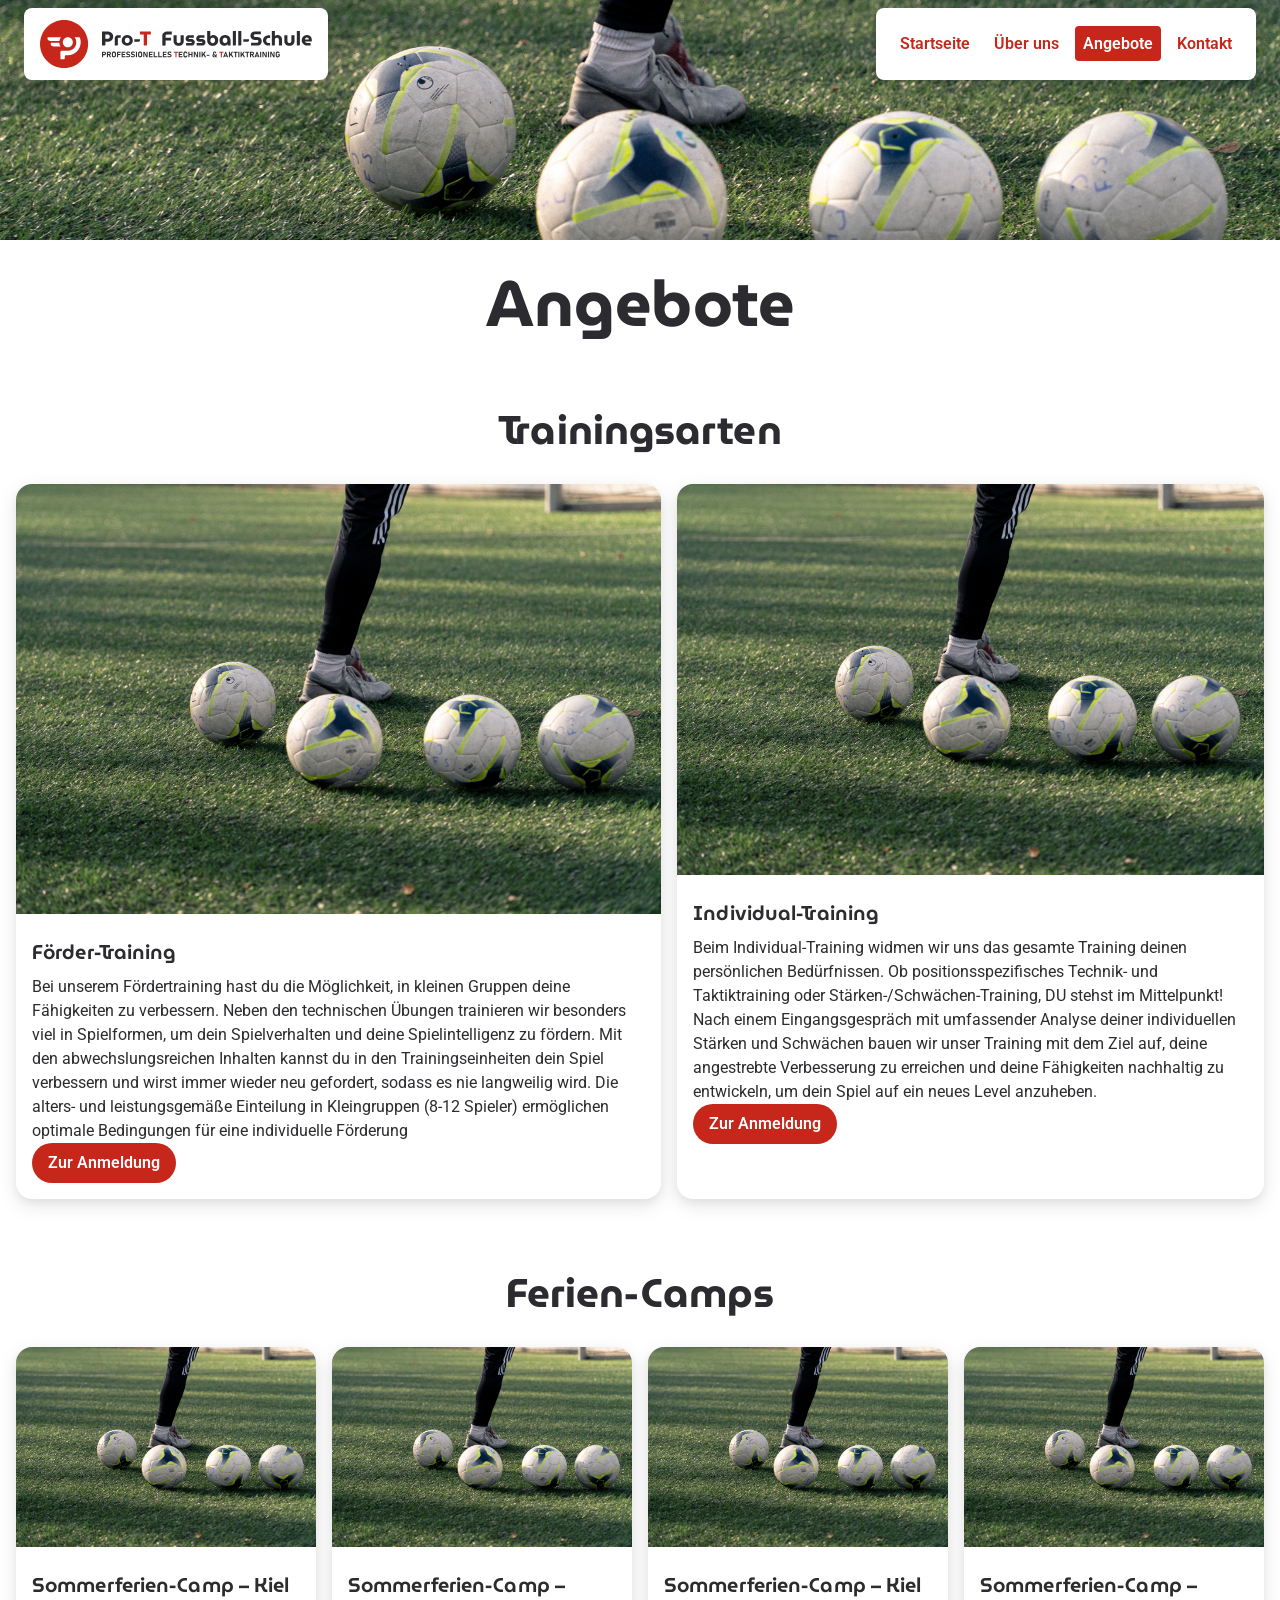
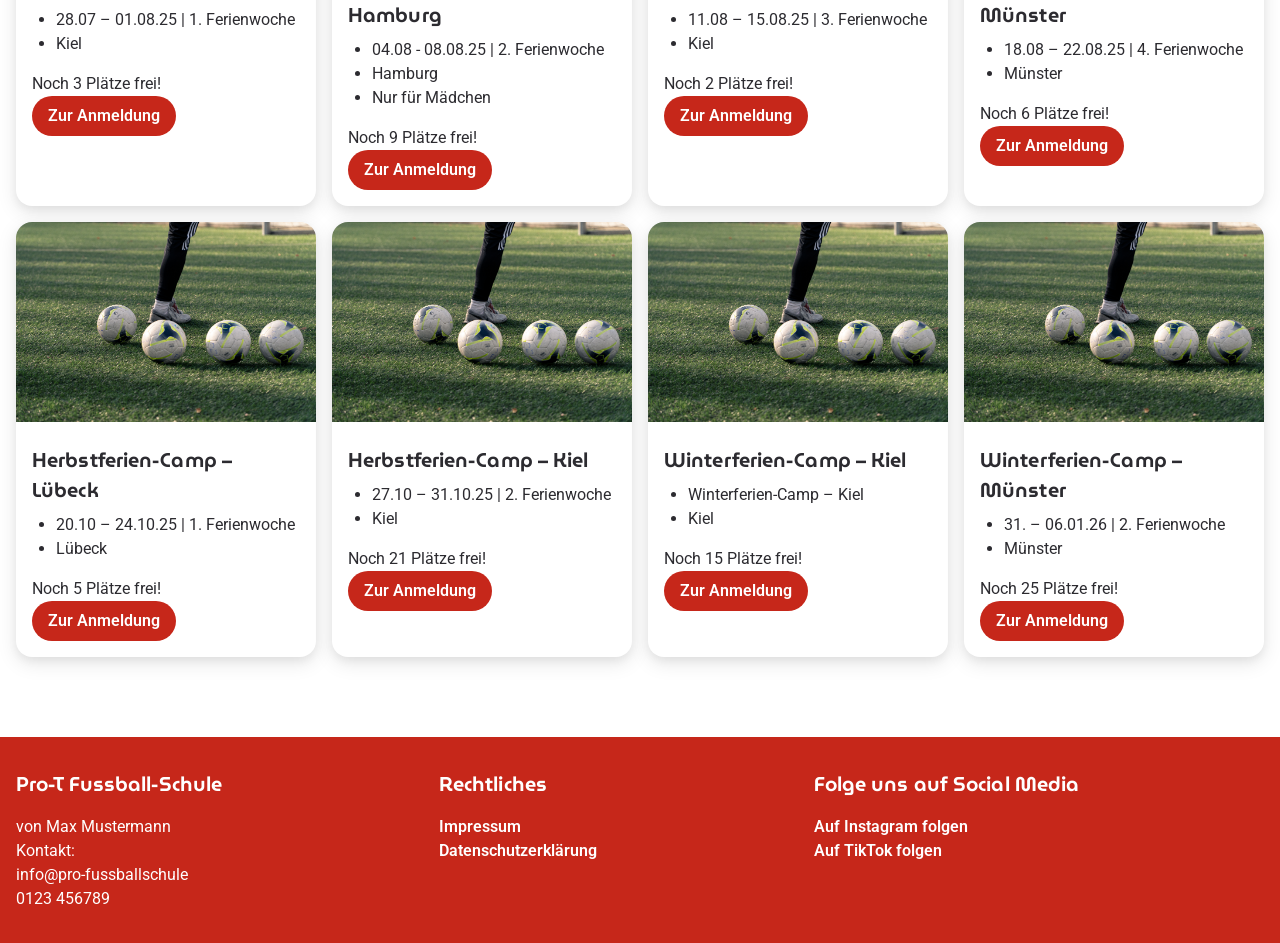
==== commit 2a0e66b9: "feat(carousel-swiper): add behaviour and improve design" ====
--- a/angebote.html
+++ b/angebote.html
@@ -31,29 +31,35 @@
     <section class="container">
         <h2>Trainingsarten</h2>
         <div class="card-row">
-            <div class="card">
+            <div class="card-image">
                 <img src="assets/img/DSC02770.jpg"
                     alt="Ausschnitt der Beine eines Jungen, der neben mehreren Bällen auf einem Rasen steht"
                     style="width:100%">
                 <div class="card-content">
                     <h4>Förder-Training</h4>
-                    <p>Kleine Gruppen, abwechslungsreiche Inhalte, 90 Minuten Vollgas. Beim Förder-Training hast du
-                        die Möglichkeit, zusätzlich zu deinem Vereinstraining, noch intensiver an deinen Fähigkeiten
-                        zu arbeiten.
+                    <p>Bei unserem Fördertraining hast du die Möglichkeit, in kleinen Gruppen deine Fähigkeiten zu
+                        verbessern. Neben den technischen Übungen trainieren wir besonders viel in Spielformen, um dein
+                        Spielverhalten und deine Spielintelligenz zu fördern. Mit den abwechslungsreichen Inhalten
+                        kannst du in den Trainingseinheiten dein Spiel verbessern und wirst immer wieder neu gefordert,
+                        sodass es nie langweilig wird. Die alters- und leistungsgemäße Einteilung in Kleingruppen (8-12
+                        Spieler) ermöglichen optimale Bedingungen für eine individuelle Förderung
                     </p>
                     <a href="angebote.html" role="button" class="btn" aria-pressed="false">Zur Anmeldung</a>
                 </div>
             </div>
-            <div class="card">
+            <div class="card-image">
                 <img src="assets/img/DSC02770.jpg"
                     alt="Ausschnitt der Beine eines Jungen, der neben mehreren Bällen auf einem Rasen steht"
                     style="width:100%">
                 <div class="card-content">
                     <h4>Individual-Training</h4>
-                    <p>Beim Individual-Training kannst du im Detail an deinen Stärken und Schwächen arbeiten. Das
-                        gesamte
-                        Training wird an deine spezifischen Bedürfnisse angepasst und bringt dich auf das nächste
-                        Level.</p>
+                    <p>Beim Individual-Training widmen wir uns das gesamte Training deinen persönlichen Bedürfnissen. Ob
+                        positionsspezifisches Technik- und Taktiktraining oder Stärken-/Schwächen-Training, DU stehst im
+                        Mittelpunkt! Nach einem Eingangsgespräch mit umfassender Analyse deiner individuellen Stärken
+                        und Schwächen bauen wir unser Training mit dem Ziel auf, deine angestrebte Verbesserung zu
+                        erreichen und deine Fähigkeiten nachhaltig zu entwickeln, um dein Spiel auf ein neues Level
+                        anzuheben.
+                    </p>
                     <a href="angebote.html" role="button" class="btn" aria-pressed="false">Zur Anmeldung</a>
                 </div>
             </div>
@@ -63,7 +69,7 @@
         <section class="container">
             <h2>Ferien-Camps</h2>
             <div class="card-row">
-                <div class="card">
+                <div class="card-image">
                     <img src="assets/img/DSC02770.jpg"
                         alt="Ausschnitt der Beine eines Jungen, der neben mehreren Bällen auf einem Rasen steht"
                         style="width:100%">
@@ -81,7 +87,7 @@
                         </div>
                     </div>
                 </div>
-                <div class="card">
+                <div class="card-image">
                     <img src="assets/img/DSC02770.jpg"
                         alt="Ausschnitt der Beine eines Jungen, der neben mehreren Bällen auf einem Rasen steht"
                         style="width:100%">
@@ -100,7 +106,7 @@
                         </div>
                     </div>
                 </div>
-                <div class="card">
+                <div class="card-image">
                     <img src="assets/img/DSC02770.jpg"
                         alt="Ausschnitt der Beine eines Jungen, der neben mehreren Bällen auf einem Rasen steht"
                         style="width:100%">
@@ -118,7 +124,7 @@
                         </div>
                     </div>
                 </div>
-                <div class="card">
+                <div class="card-image">
                     <img src="assets/img/DSC02770.jpg"
                         alt="Ausschnitt der Beine eines Jungen, der neben mehreren Bällen auf einem Rasen steht"
                         style="width:100%">
@@ -138,7 +144,7 @@
                 </div>
             </div>
             <div class="card-row">
-                <div class="card">
+                <div class="card-image">
                     <img src="assets/img/DSC02770.jpg"
                         alt="Ausschnitt der Beine eines Jungen, der neben mehreren Bällen auf einem Rasen steht"
                         style="width:100%">
@@ -156,11 +162,11 @@
                         </div>
                     </div>
                 </div>
-                <div class="card">
-                    <img src="assets/img/DSC02770.jpg"
-                        alt="Ausschnitt der Beine eines Jungen, der neben mehreren Bällen auf einem Rasen steht"
-                        style="width:100%">
-                     <div class="card-content">
+                <div class="card-image">
+                    <img src="assets/img/DSC02770.jpg"
+                        alt="Ausschnitt der Beine eines Jungen, der neben mehreren Bällen auf einem Rasen steht"
+                        style="width:100%">
+                    <div class="card-content">
                         <div>
                             <h4>Herbstferien-Camp – Kiel</h4>
                             <ul>
@@ -172,9 +178,9 @@
                             <p>Noch 21 Plätze frei!</p>
                             <a href="example.de" role="button" class="btn" aria-pressed="false">Zur Anmeldung</a>
                         </div>
-                     </div>
-                </div>
-                <div class="card">
+                    </div>
+                </div>
+                <div class="card-image">
                     <img src="assets/img/DSC02770.jpg"
                         alt="Ausschnitt der Beine eines Jungen, der neben mehreren Bällen auf einem Rasen steht"
                         style="width:100%">
@@ -192,7 +198,7 @@
                         </div>
                     </div>
                 </div>
-                <div class="card">
+                <div class="card-image">
                     <img src="assets/img/DSC02770.jpg"
                         alt="Ausschnitt der Beine eines Jungen, der neben mehreren Bällen auf einem Rasen steht"
                         style="width:100%">
@@ -215,4 +221,5 @@
     </section>
     <footer id="footer"></footer>
 </body>
+
 </html>
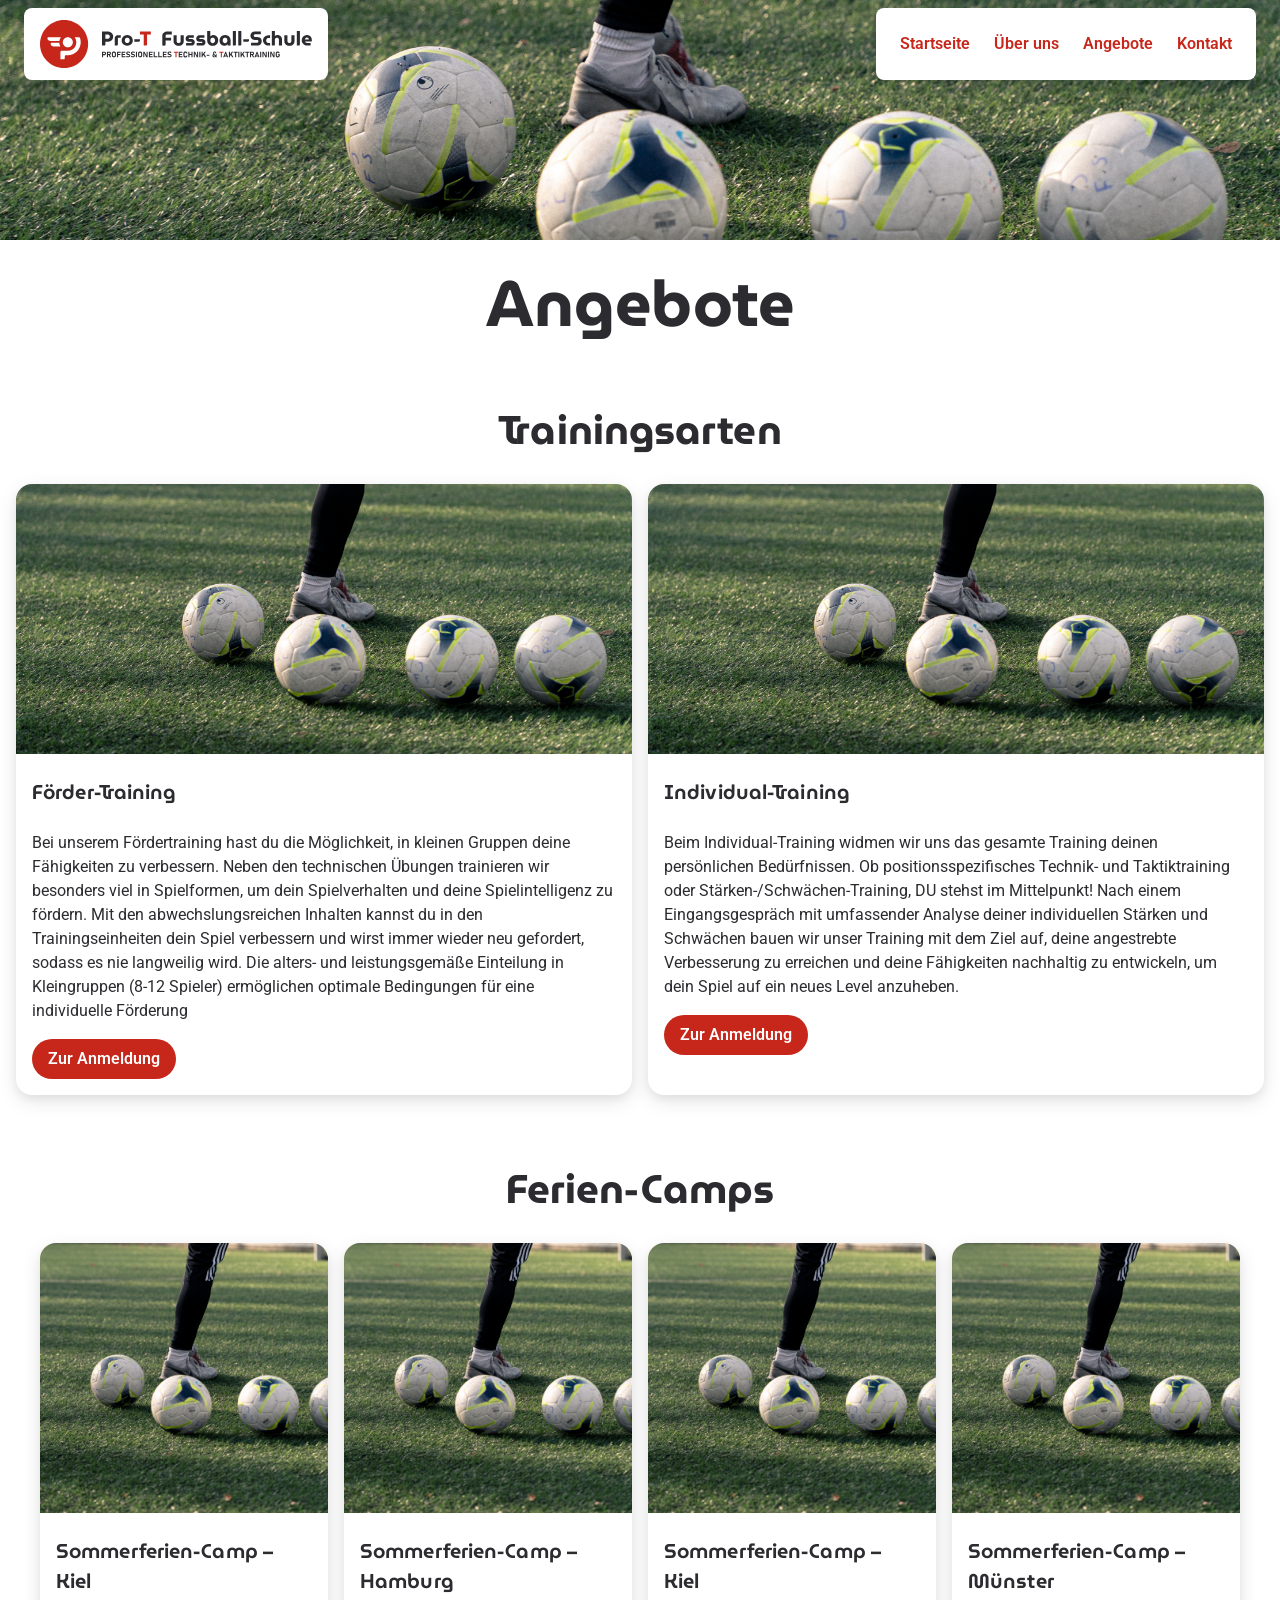
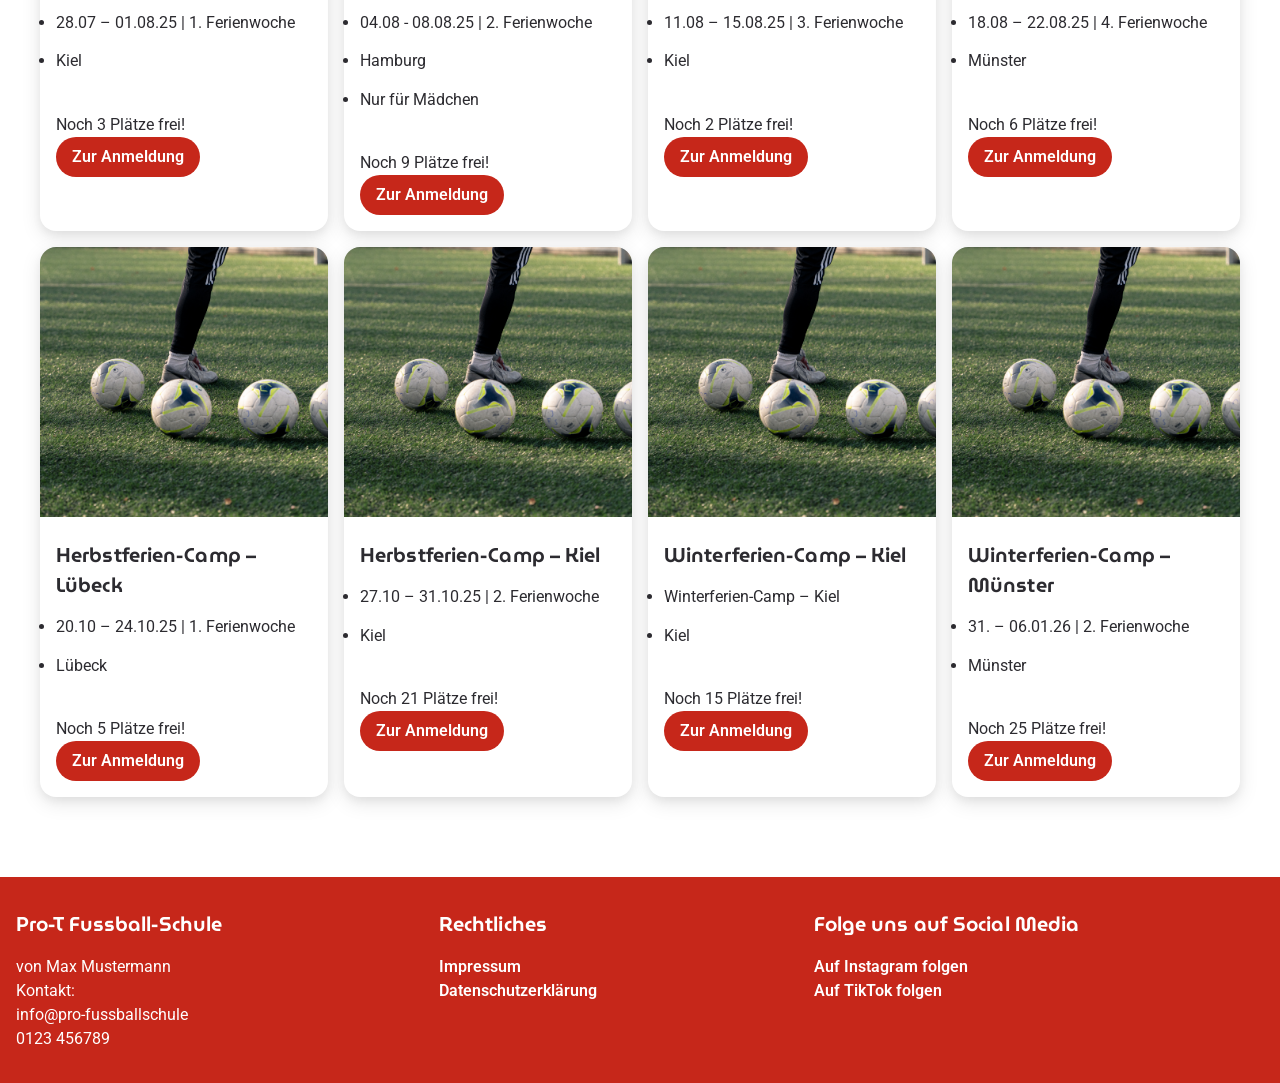
==== commit 673203ca: "fix responsiveness all pages" ====
--- a/angebote.html
+++ b/angebote.html
@@ -27,14 +27,15 @@
         <img src="assets/img/DSC02770.jpg"
             alt="Ausschnitt der Beine eines Jungen, der neben mehreren Bällen auf einem Rasen steht">
     </section>
+
     <h1>Angebote</h1>
+
     <section class="container">
         <h2>Trainingsarten</h2>
         <div class="card-row">
             <div class="card-image">
                 <img src="assets/img/DSC02770.jpg"
-                    alt="Ausschnitt der Beine eines Jungen, der neben mehreren Bällen auf einem Rasen steht"
-                    style="width:100%">
+                    alt="Ausschnitt der Beine eines Jungen, der neben mehreren Bällen auf einem Rasen steht">
                 <div class="card-content">
                     <h4>Förder-Training</h4>
                     <p>Bei unserem Fördertraining hast du die Möglichkeit, in kleinen Gruppen deine Fähigkeiten zu
@@ -49,8 +50,7 @@
             </div>
             <div class="card-image">
                 <img src="assets/img/DSC02770.jpg"
-                    alt="Ausschnitt der Beine eines Jungen, der neben mehreren Bällen auf einem Rasen steht"
-                    style="width:100%">
+                    alt="Ausschnitt der Beine eines Jungen, der neben mehreren Bällen auf einem Rasen steht">
                 <div class="card-content">
                     <h4>Individual-Training</h4>
                     <p>Beim Individual-Training widmen wir uns das gesamte Training deinen persönlichen Bedürfnissen. Ob
@@ -65,14 +65,15 @@
             </div>
         </div>
     </section>
+
+<!-- Camps -->
     <section>
         <section class="container">
             <h2>Ferien-Camps</h2>
-            <div class="card-row">
-                <div class="card-image">
-                    <img src="assets/img/DSC02770.jpg"
-                        alt="Ausschnitt der Beine eines Jungen, der neben mehreren Bällen auf einem Rasen steht"
-                        style="width:100%">
+            <div class="card-grid">
+                <div class="card-image card-image-max-width">
+                    <img src="assets/img/DSC02770.jpg"
+                        alt="Ausschnitt der Beine eines Jungen, der neben mehreren Bällen auf einem Rasen steht">
                     <div class="card-content">
                         <div>
                             <h4>Sommerferien-Camp – Kiel</h4>
@@ -87,10 +88,9 @@
                         </div>
                     </div>
                 </div>
-                <div class="card-image">
-                    <img src="assets/img/DSC02770.jpg"
-                        alt="Ausschnitt der Beine eines Jungen, der neben mehreren Bällen auf einem Rasen steht"
-                        style="width:100%">
+                <div class="card-image card-image-max-width">
+                    <img src="assets/img/DSC02770.jpg"
+                        alt="Ausschnitt der Beine eines Jungen, der neben mehreren Bällen auf einem Rasen steht">
                     <div class="card-content">
                         <div>
                             <h4>Sommerferien-Camp – Hamburg</h4>
@@ -106,10 +106,9 @@
                         </div>
                     </div>
                 </div>
-                <div class="card-image">
-                    <img src="assets/img/DSC02770.jpg"
-                        alt="Ausschnitt der Beine eines Jungen, der neben mehreren Bällen auf einem Rasen steht"
-                        style="width:100%">
+                <div class="card-image card-image-max-width">
+                    <img src="assets/img/DSC02770.jpg"
+                        alt="Ausschnitt der Beine eines Jungen, der neben mehreren Bällen auf einem Rasen steht">
                     <div class="card-content">
                         <div>
                             <h4>Sommerferien-Camp – Kiel</h4>
@@ -124,10 +123,9 @@
                         </div>
                     </div>
                 </div>
-                <div class="card-image">
-                    <img src="assets/img/DSC02770.jpg"
-                        alt="Ausschnitt der Beine eines Jungen, der neben mehreren Bällen auf einem Rasen steht"
-                        style="width:100%">
+                <div class="card-image card-image-max-width">
+                    <img src="assets/img/DSC02770.jpg "
+                        alt="Ausschnitt der Beine eines Jungen, der neben mehreren Bällen auf einem Rasen steht">
                     <div class="card-content">
                         <div>
                             <h4>Sommerferien-Camp – Münster</h4>
@@ -142,12 +140,9 @@
                         </div>
                     </div>
                 </div>
-            </div>
-            <div class="card-row">
-                <div class="card-image">
-                    <img src="assets/img/DSC02770.jpg"
-                        alt="Ausschnitt der Beine eines Jungen, der neben mehreren Bällen auf einem Rasen steht"
-                        style="width:100%">
+                <div class="card-image card-image-max-width">
+                    <img src="assets/img/DSC02770.jpg"
+                        alt="Ausschnitt der Beine eines Jungen, der neben mehreren Bällen auf einem Rasen steht">
                     <div class="card-content">
                         <div>
                             <h4>Herbstferien-Camp – Lübeck</h4>
@@ -162,10 +157,9 @@
                         </div>
                     </div>
                 </div>
-                <div class="card-image">
-                    <img src="assets/img/DSC02770.jpg"
-                        alt="Ausschnitt der Beine eines Jungen, der neben mehreren Bällen auf einem Rasen steht"
-                        style="width:100%">
+                <div class="card-image card-image-max-width">
+                    <img src="assets/img/DSC02770.jpg"
+                        alt="Ausschnitt der Beine eines Jungen, der neben mehreren Bällen auf einem Rasen steht">
                     <div class="card-content">
                         <div>
                             <h4>Herbstferien-Camp – Kiel</h4>
@@ -180,10 +174,9 @@
                         </div>
                     </div>
                 </div>
-                <div class="card-image">
-                    <img src="assets/img/DSC02770.jpg"
-                        alt="Ausschnitt der Beine eines Jungen, der neben mehreren Bällen auf einem Rasen steht"
-                        style="width:100%">
+                <div class="card-image card-image-max-width">
+                    <img src="assets/img/DSC02770.jpg"
+                        alt="Ausschnitt der Beine eines Jungen, der neben mehreren Bällen auf einem Rasen steht">
                     <div class="card-content">
                         <div>
                             <h4>Winterferien-Camp – Kiel</h4>
@@ -198,10 +191,9 @@
                         </div>
                     </div>
                 </div>
-                <div class="card-image">
-                    <img src="assets/img/DSC02770.jpg"
-                        alt="Ausschnitt der Beine eines Jungen, der neben mehreren Bällen auf einem Rasen steht"
-                        style="width:100%">
+                <div class="card-image card-image-max-width">
+                    <img src="assets/img/DSC02770.jpg"
+                        alt="Ausschnitt der Beine eines Jungen, der neben mehreren Bällen auf einem Rasen steht">
                     <div class="card-content">
                         <div>
                             <h4>Winterferien-Camp – Münster</h4>
@@ -219,6 +211,7 @@
             </div>
         </section>
     </section>
+
     <footer id="footer"></footer>
 </body>
 
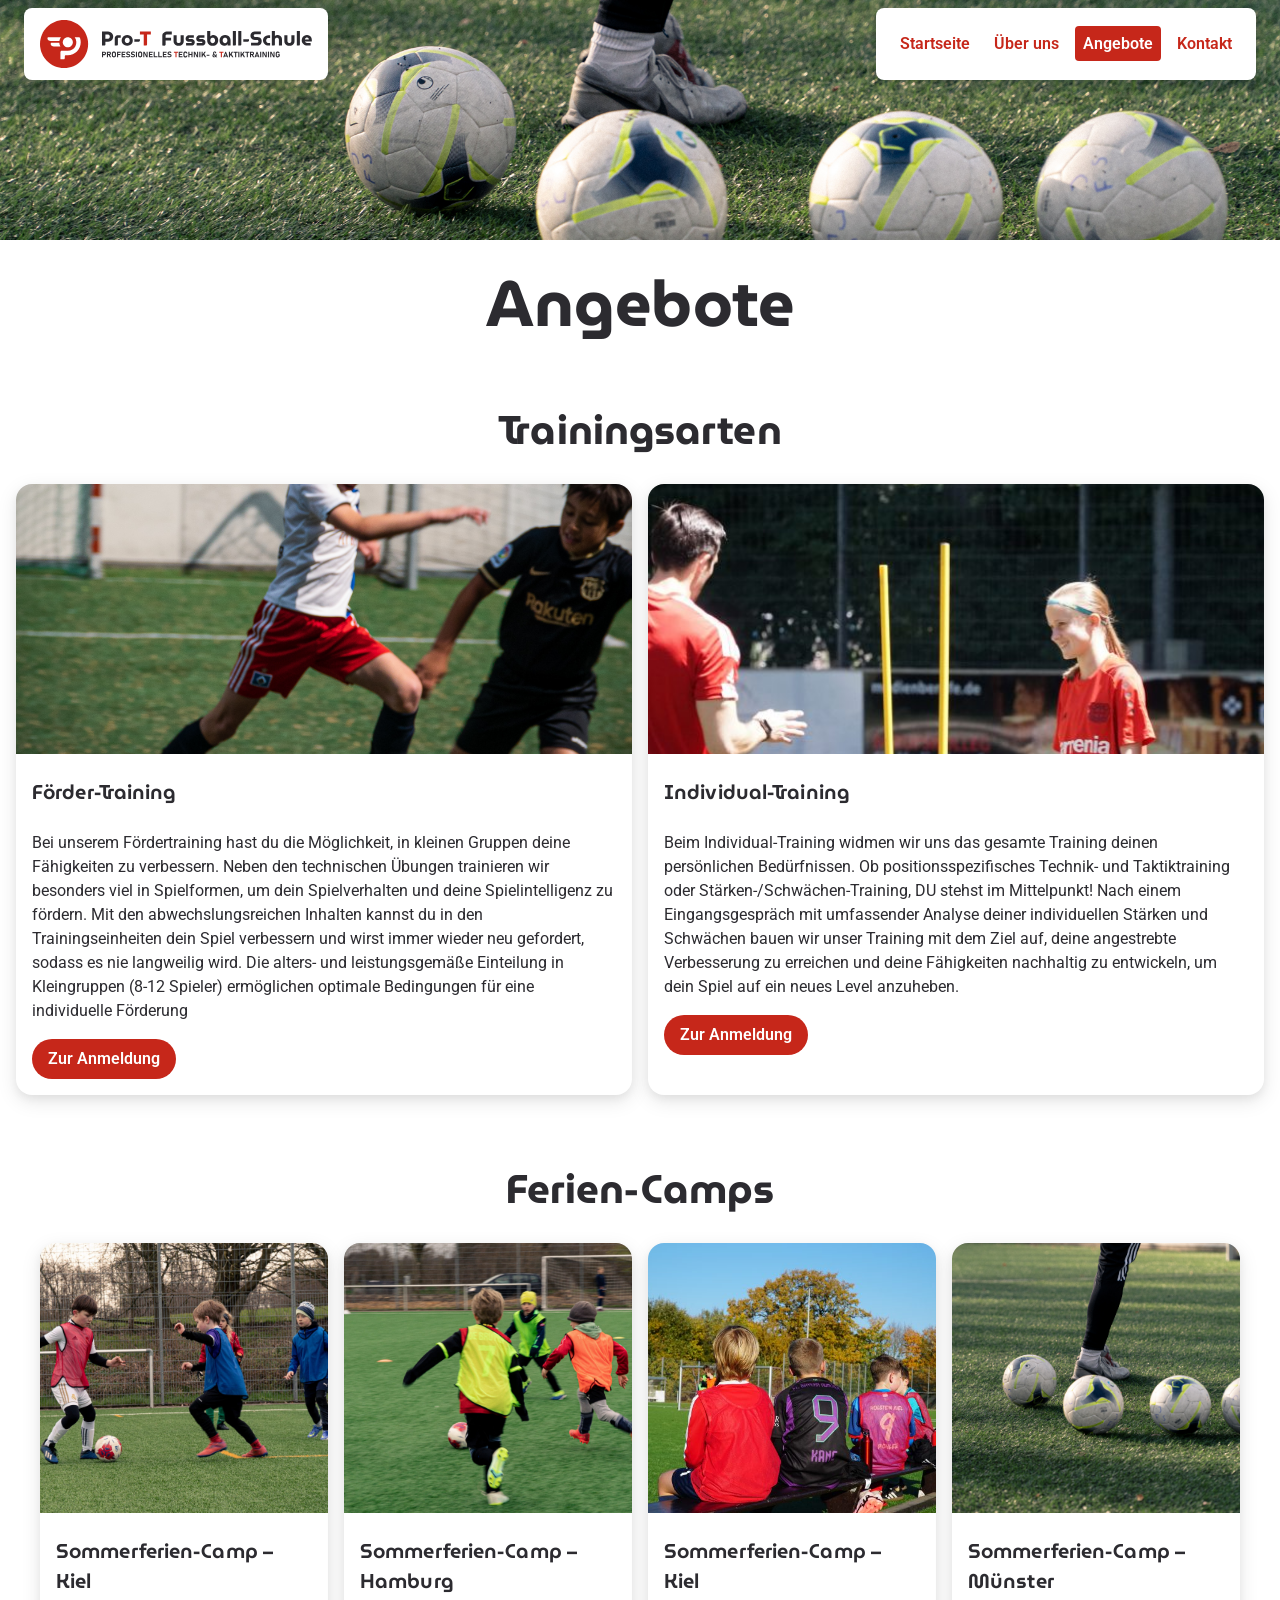
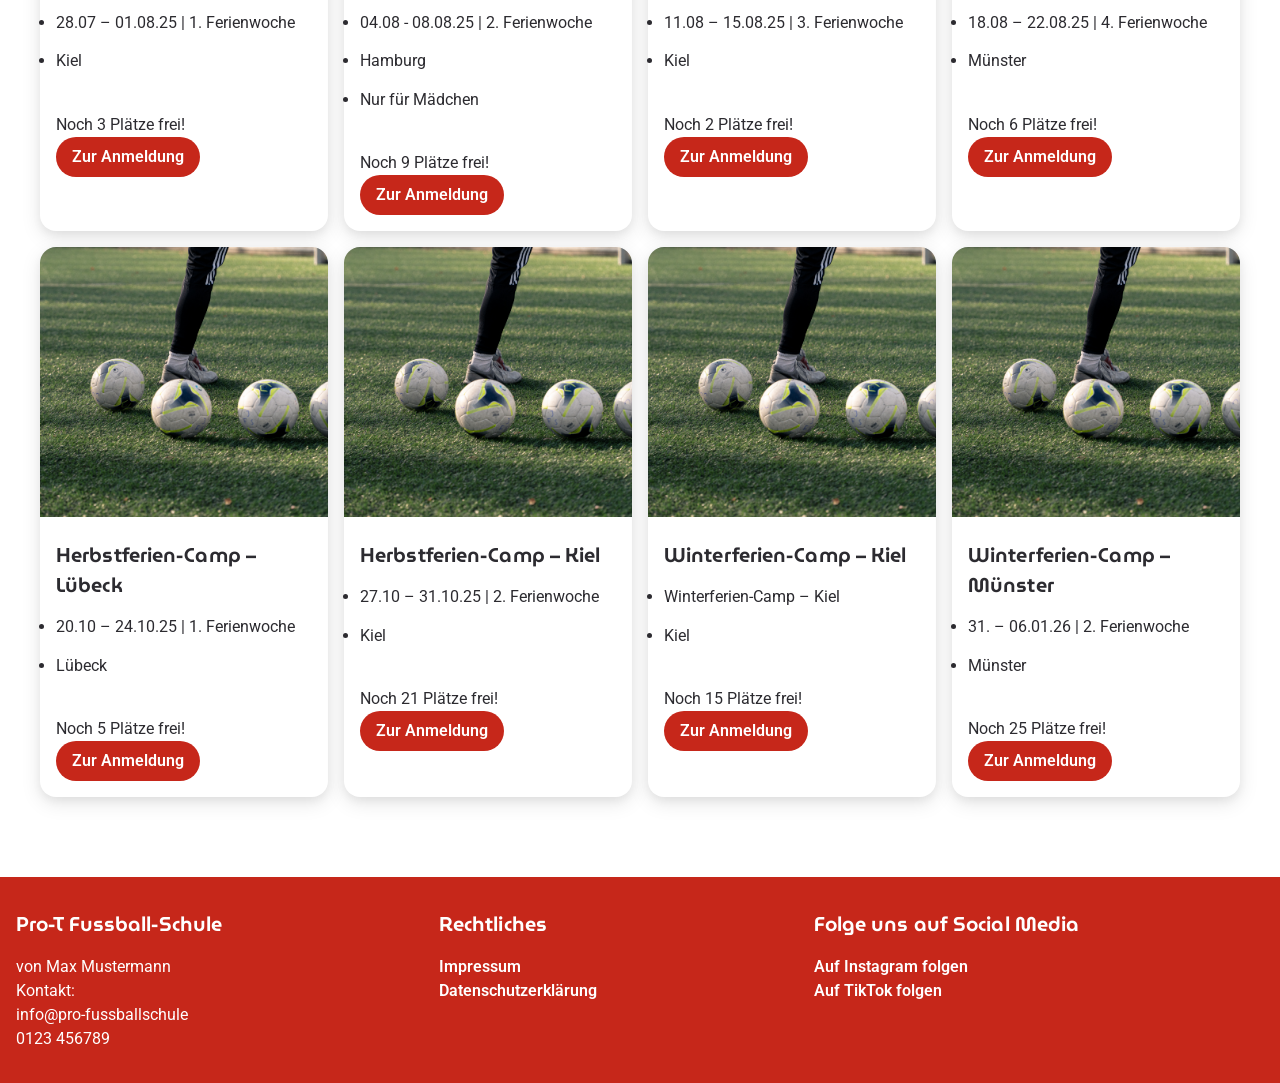
==== commit 837ee6c7: "Add Pictures" ====
--- a/angebote.html
+++ b/angebote.html
@@ -34,8 +34,8 @@
         <h2>Trainingsarten</h2>
         <div class="card-row">
             <div class="card-image">
-                <img src="assets/img/DSC02770.jpg"
-                    alt="Ausschnitt der Beine eines Jungen, der neben mehreren Bällen auf einem Rasen steht">
+                <img src="assets/img/DSC03278.jpg"
+                    alt="Zwei Jung laufen und sind im Zweikampf um den Ball">
                 <div class="card-content">
                     <h4>Förder-Training</h4>
                     <p>Bei unserem Fördertraining hast du die Möglichkeit, in kleinen Gruppen deine Fähigkeiten zu
@@ -49,8 +49,8 @@
                 </div>
             </div>
             <div class="card-image">
-                <img src="assets/img/DSC02770.jpg"
-                    alt="Ausschnitt der Beine eines Jungen, der neben mehreren Bällen auf einem Rasen steht">
+                <img src="assets/img/DSC03812-scaled-qbche9uuzf9y65az15xzbfu924td4lo8d0w0mnm5r4.jpg"
+                    alt="Ein Trainer erklärt einem Mädchen etwas">
                 <div class="card-content">
                     <h4>Individual-Training</h4>
                     <p>Beim Individual-Training widmen wir uns das gesamte Training deinen persönlichen Bedürfnissen. Ob
@@ -72,8 +72,8 @@
             <h2>Ferien-Camps</h2>
             <div class="card-grid">
                 <div class="card-image card-image-max-width">
-                    <img src="assets/img/DSC02770.jpg"
-                        alt="Ausschnitt der Beine eines Jungen, der neben mehreren Bällen auf einem Rasen steht">
+                    <img src="assets/img/DSC04934-scaled-e1688332427503.jpg"
+                        alt="Vier Jungs spielen Fußball">
                     <div class="card-content">
                         <div>
                             <h4>Sommerferien-Camp – Kiel</h4>
@@ -89,8 +89,8 @@
                     </div>
                 </div>
                 <div class="card-image card-image-max-width">
-                    <img src="assets/img/DSC02770.jpg"
-                        alt="Ausschnitt der Beine eines Jungen, der neben mehreren Bällen auf einem Rasen steht">
+                    <img src="assets/img/DSC04946-scaled.jpg"
+                        alt="Jungs laufen all ein Richtung Ball">
                     <div class="card-content">
                         <div>
                             <h4>Sommerferien-Camp – Hamburg</h4>
@@ -107,8 +107,8 @@
                     </div>
                 </div>
                 <div class="card-image card-image-max-width">
-                    <img src="assets/img/DSC02770.jpg"
-                        alt="Ausschnitt der Beine eines Jungen, der neben mehreren Bällen auf einem Rasen steht">
+                    <img src="assets/img/DSC07088-scaled-1-768x432.jpg"
+                        alt="Jungs sitzen auf einer Bank im Rasen">
                     <div class="card-content">
                         <div>
                             <h4>Sommerferien-Camp – Kiel</h4>
